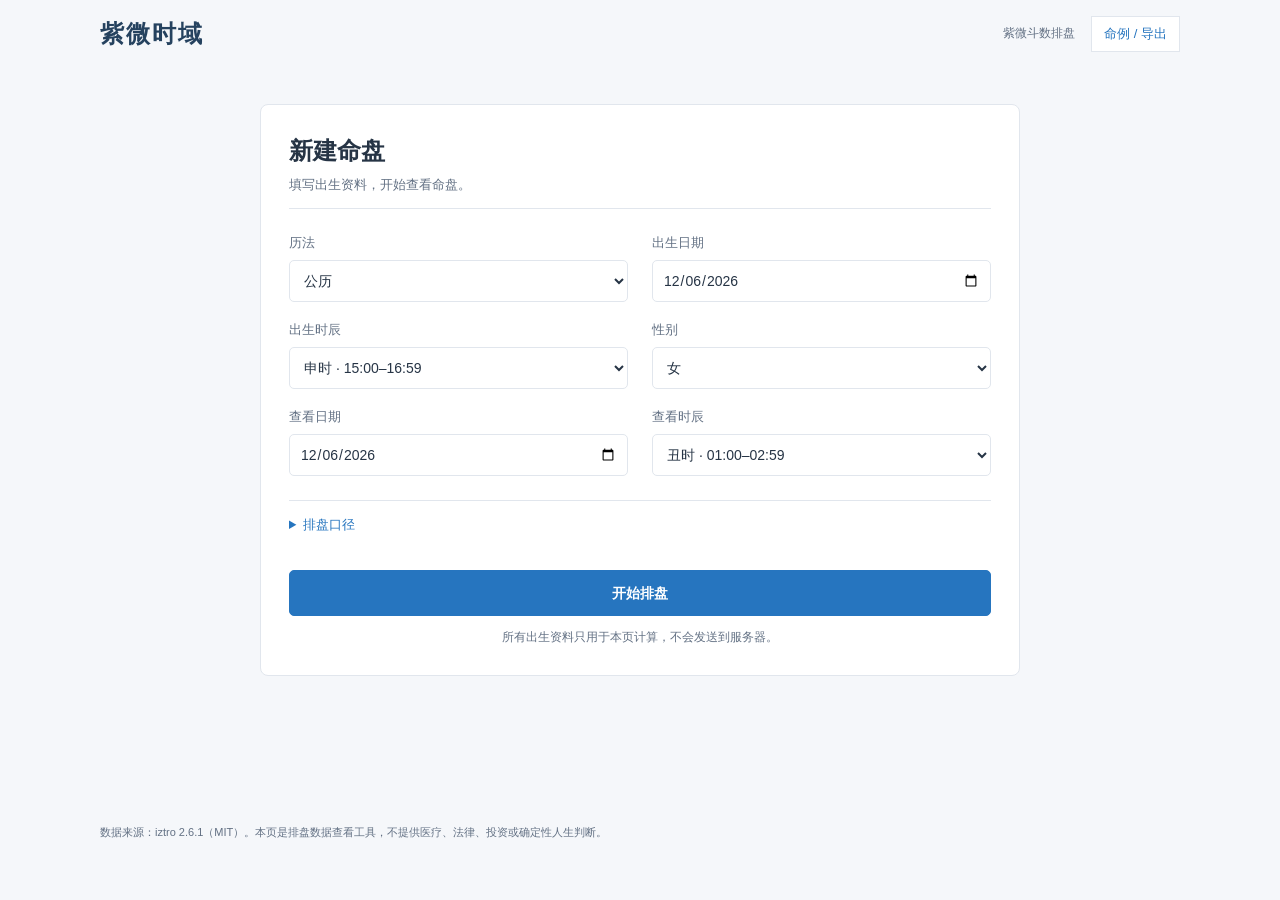
==== index.html @ a5daa948 "docs: present Ziwei Shiyu as standalone visual system" ====
<!doctype html>
<html lang="zh-CN">
  <head>
    <meta charset="UTF-8" />
    <meta name="viewport" content="width=device-width, initial-scale=1" />
    <meta
      name="description"
      content="紫微时域把十二宫、三方四正、四化飞转与年／月／日／时运限组织成可视化系统，支持本地查询流月、流日和流时，无需 AI API。"
    />
    <title>紫微时域 · 核心排盘版</title>
    <link rel="stylesheet" href="./styles.css?v=29" />
    <link rel="stylesheet" href="./layout.css?v=3" />
  </head>
  <body>
    <header class="masthead">
      <div>
        <h1>紫微时域</h1>
      </div>
      <div class="profile-tools"><span id="profile-summary">紫微斗数排盘</span><button type="button" id="toggle-tools" class="quiet-button" aria-expanded="false" aria-controls="local-tools">命例 / 导出</button><button type="button" id="back-to-input" class="quiet-button" hidden>修改资料</button></div>
    </header>

    <main>
      <div id="print-context" class="print-context"></div>
      <section id="local-tools" class="local-tools" aria-label="本地命例与导出" hidden>
        <div class="local-tools-heading"><strong>本地命例</strong><label><input type="checkbox" id="remember-progress" />记住本机进度</label></div>
        <p>仅保存到当前浏览器，不上传。共用设备请勿勾选记住进度；更换浏览器前可导出命例备份。</p>
        <div class="local-tools-row"><label>命例名称<input id="case-name" type="text" maxlength="60" placeholder="例如：我的命盘" /></label><button type="button" id="save-case" class="quiet-button requires-chart" disabled>另存命例</button></div>
        <div class="local-tools-row"><label>已存命例<select id="saved-cases"><option value="">暂无命例</option></select></label><button type="button" id="load-case" class="quiet-button">打开</button><button type="button" id="delete-case" class="quiet-button">删除所选</button></div>
        <div class="local-tools-actions"><button type="button" id="export-chart-png" class="quiet-button requires-chart" disabled>保存命盘 PNG</button><button type="button" id="print-current" class="quiet-button requires-chart" disabled>打印当前页 / PDF</button><button type="button" id="export-cases" class="quiet-button">备份命例</button><button type="button" id="import-cases" class="quiet-button">导入命例</button><input id="case-import-file" type="file" accept=".json,application/json" hidden /></div>
        <p id="local-tools-status" role="status" aria-live="polite">图片保留十二宫、当前层、四化列表与主宫配色；PDF 使用浏览器的“另存为 PDF”。</p>
      </section>
      <nav id="workspace-nav" class="workspace-nav" aria-label="主要功能" hidden>
        <button type="button" id="goto-chart" data-view="chart">命盘</button>
        <button type="button" id="goto-yearly" data-view="yearly">年运</button>
        <button type="button" id="goto-monthly" data-view="monthly">月运</button>
        <button type="button" id="goto-daily" data-view="daily">日时</button>
        <button type="button" id="goto-system" data-view="system">解读</button>
      </nav>
      <nav id="reading-nav" class="reading-nav" aria-label="解读方式" hidden>
        <button type="button" id="goto-report" data-reading="report">宫位解读</button>
        <button type="button" id="reading-system" data-reading="system">本命结构</button>
      </nav>
      <section class="input-sheet" id="input-page" aria-labelledby="input-title">
        <div class="section-heading">
          <div>
            <h2 id="input-title">新建命盘</h2>
          </div>
          <p>填写出生资料，开始查看命盘。</p>
        </div>

        <form id="chart-form">
          <div class="form-grid">
            <label>
              <span>历法</span>
              <select id="calendar-type" name="calendarType">
                <option value="solar">公历</option>
                <option value="lunar">农历</option>
              </select>
            </label>
            <label>
              <span>出生日期</span>
              <input id="birth-date" name="birthDate" type="date" required />
            </label>
            <label>
              <span>出生时辰</span>
              <select id="birth-time" name="birthTime" required></select>
            </label>
            <label>
              <span>性别</span>
              <select id="gender" name="gender">
                <option value="女">女</option>
                <option value="男">男</option>
              </select>
            </label>
            <label class="checkbox-field" id="leap-month-field">
              <input id="leap-month" name="leapMonth" type="checkbox" />
              <span>农历闰月</span>
            </label>
            <label>
              <span>查看日期</span>
              <input id="target-date" name="targetDate" type="date" required />
            </label>
            <label>
              <span>查看时辰</span>
              <select id="target-time" name="targetTime" required></select>
            </label>
          </div>

          <details class="method-settings">
            <summary>排盘口径</summary>
            <div class="method-grid">
              <label><span>安星法</span><select id="algorithm"><option value="default">通行版本</option><option value="zhongzhou">中州派</option></select></label>
              <label><span>年分界</span><select id="year-divide"><option value="normal">农历正月初一</option><option value="exact">立春</option></select></label>
              <label><span>运限分界</span><select id="horoscope-divide"><option value="normal">农历正月初一</option><option value="exact">立春</option></select></label>
              <label><span>小限分界</span><select id="age-divide"><option value="normal">自然年</option><option value="birthday">农历生日</option></select></label>
              <label><span>晚子时</span><select id="day-divide"><option value="current">算当日</option><option value="forward">算次日</option></select></label>
              <label class="checkbox-field always-visible"><input id="fix-leap" type="checkbox" checked /><span>闰月十五日后按下月排</span></label>
            </div>
          </details>

          <div class="form-actions">
            <button type="submit">开始排盘</button>
            <p id="form-note">所有出生资料只用于本页计算，不会发送到服务器。</p>
          </div>
        </form>
      </section>

      <div id="status" class="status" role="status" aria-live="polite"></div>

      <section id="result" class="result" hidden>
        <div class="chart-toolbar"><span id="generated-at" class="generated-at"></span><button type="button" id="goto-today" class="text-button">查看今日分析 →</button></div>

        <section class="chart-section" aria-labelledby="chart-title">
          <div class="section-heading compact">
            <div>
              <h2 id="chart-title">十二宫命盘</h2>
            </div>
            <div class="legend" aria-label="标记说明">
              <span><i class="legend-dot current"></i>主宫</span>
              <span><i class="legend-dot opposite"></i>对宫</span>
              <span><i class="legend-dot trine"></i>三合宫</span>
            </div>
          </div>
          <div id="chart-grid" class="chart-grid" aria-label="紫微斗数十二宫命盘"></div>
        </section>

        <section class="transit-browser" aria-labelledby="transit-title">
          <div class="section-heading compact transit-heading">
            <div>
              <h2 id="transit-title">运限选择</h2>
            </div>
            <div class="transit-actions">
              <p id="selection-summary">选择任一级，命盘会立即重算。</p>
              <button id="today-button" class="quiet-button" type="button">回到今天</button>
            </div>
          </div>

          <div class="transit-key" aria-label="运限颜色说明">
            <span class="key-decadal">限</span><small>大限</small>
            <span class="key-yearly">年</span><small>流年</small>
            <span class="key-monthly">月</span><small>流月</small>
            <span class="key-daily">日</span><small>流日</small>
            <span class="key-hourly">时</span><small>流时</small>
          </div>

          <div id="transit-picker" class="transit-picker">
            <div class="transit-row">
              <div class="transit-label"><strong>大限</strong><span>十年一组</span></div>
              <div id="decadal-options" class="transit-options" role="listbox" aria-label="选择大限"></div>
            </div>
            <div class="transit-row">
              <div class="transit-label"><strong>流年</strong><span>公历年份</span></div>
              <div id="yearly-options" class="transit-options" role="listbox" aria-label="选择流年"></div>
            </div>
            <div class="transit-row">
              <div class="transit-label"><strong>流月</strong><span>农历月份</span></div>
              <div id="monthly-options" class="transit-options" role="listbox" aria-label="选择农历流月"></div>
            </div>
            <div class="transit-row">
              <div class="transit-label"><strong>流日</strong><span>农历日期</span></div>
              <div id="daily-options" class="transit-options dense" role="listbox" aria-label="选择农历流日"></div>
            </div>
            <div class="transit-row">
              <div class="transit-label"><strong>流时</strong><span>十三时段</span></div>
              <div id="hourly-options" class="transit-options" role="listbox" aria-label="选择流时"></div>
            </div>
          </div>
          <p class="transit-note">再点已选项可取消，返回上一级命盘。月份、日期按农历显示；横向滑动可查看其他选项。</p>
        </section>
        <details class="disclosure knowledge-section" id="palace-details">
          <summary><span id="knowledge-title">所选宫位详解</span><small>星曜 · 四化 · 规则依据</small></summary>
          <div class="disclosure-body">
            <div class="knowledge-meta"><strong id="knowledge-version">知识库载入中</strong></div>
            <div id="knowledge-content" class="knowledge-content" aria-live="polite"><div class="knowledge-empty">正在读取知识库。</div></div>
            <p class="knowledge-caveat">规则说明随所选宫位更新，短周期不覆盖本命结构。</p>
          </div>
        </details>
        <details class="disclosure calculation-details"><summary><span>排盘口径</span><small>查看当前设置</small></summary><p id="method-line" class="method-line"></p></details>
      </section>

      <section class="monthly-sheet yearly-sheet" id="yearly-page" hidden>
        <div class="monthly-bar">
          <div class="monthly-title"><h2 id="yearly-title">流年运势</h2></div>
          <p class="page-hint">选择年份查看年度落宫、三方四正和四化。</p>
        </div>
        <div id="yearly-quick-options" class="monthly-quick-options yearly-quick-options" aria-label="选择流年"></div>
        <section class="monthly-hero">
          <div id="yearly-chain" class="monthly-chain"></div>
          <p id="yearly-summary" class="monthly-summary"></p>
        </section>
        <section class="monthly-primary-grid">
          <div class="monthly-network-card">
            <header><span>本年核心网络</span><strong id="yearly-network-label"></strong></header>
            <div id="yearly-network" class="monthly-network"></div>
            <p>流年落宫为年度入口，三方承接，对宫协调；不改写本命结构。</p>
          </div>
          <div class="monthly-block">
            <header><div><p>流向</p><h3>本年四化</h3></div><span>来自当前排盘器</span></header>
            <div id="yearly-transformations" class="monthly-transformations"></div>
          </div>
        </section>
        <section id="yearly-contact" class="monthly-contact"></section>
        <section class="donation-card" aria-labelledby="yearly-donation-title">
          <div class="donation-copy"><span class="eyebrow">支持维护</span><h3 id="yearly-donation-title">如果这份年运对你有帮助</h3><p>本工具免费使用，规则和数据库会持续维护。如果对你有帮助，欢迎随意支持。</p></div>
          <div class="donation-codes">
            <figure><a href="./assets/donate-wechat.jpg" target="_blank" rel="noopener" aria-label="打开微信支付收款码"><img src="./assets/donate-wechat.jpg" alt="微信支付收款码" loading="lazy" /></a><figcaption>微信支付</figcaption></figure>
            <figure><a href="./assets/donate-alipay.jpg" target="_blank" rel="noopener" aria-label="打开支付宝收款码"><img src="./assets/donate-alipay.jpg" alt="支付宝收款码" loading="lazy" /></a><figcaption>支付宝</figcaption></figure>
          </div>
        </section>
        <p class="monthly-boundary">本命定结构，大限定阶段，流年定年度任务；流月、流日和流时只在年运基础上继续细化。</p>
      </section>

      <section class="monthly-sheet" id="monthly-page" hidden>
        <div class="monthly-bar">
          <div class="monthly-title">
            <h2 id="monthly-title">本月运势</h2>
          </div>
          <button type="button" id="monthly-to-today" class="text-button">查看今天 →</button>
        </div>
        <div id="monthly-quick-options" class="monthly-quick-options" aria-label="选择农历流月"></div>
        <div id="monthly-error" class="monthly-error" hidden></div>
        <div id="monthly-content" class="monthly-content" hidden>
          <section class="monthly-hero">
            <div class="monthly-chain-block">
              <p>本月运行链</p>
              <div id="monthly-chain" class="monthly-chain"></div>
            </div>
            <p id="monthly-summary" class="monthly-summary"></p>
          </section>

          <section class="monthly-actions-card">
            <header><h3>本月行动</h3></header>
            <ol id="monthly-actions"></ol>
          </section>
          <details class="disclosure" open><summary><span>三方四正与本月四化</span><small>查看本月落宫与流向</small></summary><div class="disclosure-body">
          <section class="monthly-primary-grid">
            <div class="monthly-network-card">
              <header><span>本月四宫核心网络</span><strong id="monthly-network-label"></strong></header>
              <div id="monthly-network" class="monthly-network"></div>
              <p>流月命宫负责本月入口，两个三合宫负责承接，对宫负责需要协调的另一端。</p>
            </div>
            <div class="monthly-key-card">
              <header><span>四个关键节点</span><strong>从上游盘面确定</strong></header>
              <div id="monthly-key-nodes" class="monthly-key-nodes"></div>
            </div>
          </section>

          <section class="monthly-block">
            <header><div><p>流向</p><h3>本月四化</h3></div><span>禄、权、科、忌均来自现有排盘器</span></header>
            <div id="monthly-transformations" class="monthly-transformations"></div>
          </section>
          </div></details>
          <details class="disclosure"><summary><span>共振与现实领域</span><small>展开详细依据</small></summary><div class="disclosure-body">
          <section class="monthly-secondary-grid">
            <div class="monthly-block resonance-block">
              <header><div><p>重复激活</p><h3>共振节点</h3></div><span>至少两个独立层才进入一级或二级</span></header>
              <div id="monthly-resonances" class="monthly-resonances"></div>
            </div>
            <div class="monthly-block axis-block">
              <header><div><p>现实映射</p><h3>四大现实轴</h3></div><span>允许显示低，不强行扩写</span></header>
              <div id="monthly-axes" class="monthly-axes"></div>
            </div>
          </section>
          </div></details>

          <section id="monthly-contact" class="monthly-contact"></section>
          <section class="donation-card" aria-labelledby="monthly-donation-title">
            <div class="donation-copy"><span class="eyebrow">支持维护</span><h3 id="monthly-donation-title">如果这份月运对你有帮助</h3><p>本工具免费使用，规则和数据库会持续维护。如果对你有帮助，欢迎随意支持。</p></div>
            <div class="donation-codes">
              <figure><a href="./assets/donate-wechat.jpg" target="_blank" rel="noopener" aria-label="打开微信支付收款码"><img src="./assets/donate-wechat.jpg" alt="微信支付收款码" loading="lazy" /></a><figcaption>微信支付</figcaption></figure>
              <figure><a href="./assets/donate-alipay.jpg" target="_blank" rel="noopener" aria-label="打开支付宝收款码"><img src="./assets/donate-alipay.jpg" alt="支付宝收款码" loading="lazy" /></a><figcaption>支付宝</figcaption></figure>
            </div>
          </section>
          <p class="monthly-boundary">本命定结构，大限定十年背景，流年定年度任务，小限定个人响应辅助，流月定本月焦点；短周期不能推翻长期结构。</p>
        </div>
      </section>

      <section class="daily-sheet" id="daily-page" hidden>
        <div class="daily-bar">
          <div class="daily-title">
            <h2>流日 / 流时</h2>
          </div>
          <p class="page-hint">选日期看当天，选时段看具体时辰。</p>
        </div>

        <div class="daily-controls" aria-label="选择流日与时段">
          <label><span>查看日期</span><input id="daily-target-date" type="date" /></label>
          <label><span>选择时段</span><select id="daily-time-window"></select></label>
          <label><span>事情类型</span>
            <select id="daily-event-context">
              <option value="general">一般事务</option>
              <option value="interview">面试 / 正式沟通</option>
              <option value="exam">考试 / 测评</option>
              <option value="negotiation">谈判 / 合作</option>
              <option value="writing">写作 / 内容输出</option>
              <option value="submission">提交材料 / 正式文件</option>
              <option value="travel">出行 / 移动</option>
              <option value="exercise">运动 / 体能</option>
              <option value="relationship">感情 / 关系</option>
              <option value="purchase">购买 / 消费决策</option>
            </select>
          </label>
          <div class="daily-control-actions">
            <button type="button" id="daily-today" class="action-btn">今天</button>
            <button type="button" id="daily-generate" class="action-btn primary">查看分析</button>
          </div>
        </div>

        <div id="daily-error" class="daily-error" hidden></div>
        <div id="daily-content" class="daily-content" hidden>
          <section class="daily-hero">
            <div class="daily-chain-block"><p>当前作用链</p><div id="daily-chain" class="daily-chain"></div></div>
            <div class="daily-summary-block"><span id="daily-calendar-label"></span><p id="daily-summary"></p></div>
          </section>
          <section class="daily-assessment-card">
            <header><h3 id="daily-assessment-title">当前重点</h3></header>
            <p id="daily-assessment-role" class="daily-assessment-role"></p>
            <div><strong>更适合</strong><ul id="daily-suitable"></ul></div>
            <div><strong>需留意</strong><ul id="daily-risks"></ul></div>
            <p id="daily-tactic" class="daily-tactic"></p>
          </section>
          <section class="daily-block">
            <header><div><p>三方四正</p><h3>月、日、时核心网络</h3></div><span>主宫最深，三合与对宫依次减淡</span></header>
            <div id="daily-networks" class="daily-networks"></div>
          </section>

          <details class="disclosure"><summary><span>四化桥接与同星过程链</span><small>月 → 日 → 时</small></summary><div class="disclosure-body">
          <section class="daily-split-grid">
            <div class="daily-block">
              <header><div><p>上层承接</p><h3>短周期支持度</h3></div><span>无上层支持时不提升置信度</span></header>
              <div id="daily-support" class="daily-support"></div>
            </div>
            <div class="daily-block">
              <header><div><p>跨层落点</p><h3>四化桥接</h3></div><span>月→日、日→时</span></header>
              <div id="daily-bridges" class="daily-list"></div>
            </div>
          </section>

          <section class="daily-block">
            <header><div><p>同星跨层</p><h3>四化过程轨迹</h3></div><span>不做吉凶加减，按先后过程解释</span></header>
            <div id="daily-trajectories" class="daily-trajectories"></div>
          </section>
          </div></details>
          <details class="disclosure"><summary><span>多层共振</span><small>查看重复激活的宫位与证据</small></summary><div class="disclosure-body">
            <div class="daily-block">
              <header><div><p>重复激活</p><h3>共振节点</h3></div><span>多层独立证据才上调</span></header>
              <div id="daily-resonances" class="daily-list"></div>
            </div>
          </div></details>

          <section id="daily-contact" class="monthly-contact"></section>
          <section class="donation-card" aria-labelledby="daily-donation-title">
            <div class="donation-copy"><span class="eyebrow">支持维护</span><h3 id="daily-donation-title">如果这份日时分析对你有帮助</h3><p>本工具免费使用，规则和数据库会持续维护。如果对你有帮助，欢迎随意支持。</p></div>
            <div class="donation-codes">
              <figure><a href="./assets/donate-wechat.jpg" target="_blank" rel="noopener" aria-label="打开微信支付收款码"><img src="./assets/donate-wechat.jpg" alt="微信支付收款码" loading="lazy" /></a><figcaption>微信支付</figcaption></figure>
              <figure><a href="./assets/donate-alipay.jpg" target="_blank" rel="noopener" aria-label="打开支付宝收款码"><img src="./assets/donate-alipay.jpg" alt="支付宝收款码" loading="lazy" /></a><figcaption>支付宝</figcaption></figure>
            </div>
          </section>
          <p class="monthly-boundary">本命定结构，大限定阶段，流年定年度任务，流月定月度焦点，流日推进当天步骤，流时只细化短时窗口。</p>
        </div>
      </section>

      <section class="system-sheet" id="system-page" hidden>
        <div class="system-bar">
          <div class="system-title">
            <h2>本命结构</h2>
          </div>
          <p class="page-hint">看各宫分工，再看彼此如何配合。</p>
        </div>
        <div id="system-error" class="system-error" hidden></div>
        <div id="system-content" class="system-content" hidden>
          <section class="system-hero">
            <div><span id="system-version">规则版本 1.1.0</span><h3>先看结构，再看时间</h3></div>
            <p id="system-summary"></p>
          </section>

          <section id="system-roles" class="system-roles" aria-label="系统角色摘要"></section>

          <section class="system-block">
            <header><div><p>MAIN LOOP</p><h3>主增长链</h3></div><span>入口 → 发动 → 处理 → 输出 → 积累 → 反哺</span></header>
            <div id="system-flow" class="system-flow"></div>
            <div class="system-loop-notes">
              <p><strong>增长循环</strong><span id="system-growth-loop"></span></p>
              <p><strong>恢复循环</strong><span id="system-recovery-loop"></span></p>
            </div>
          </section>

          <details class="disclosure"><summary><span>十二宫详细权重</span><small>规则权重，不是概率或准确率</small></summary><div class="disclosure-body">
            <div id="system-scores" class="system-scores"></div>
          </div></details>

          <p class="system-boundary">这是现代系统化解释框架：本命结构先计算并锁定；大限、流年、小限只增加紫色激活标记，不改写本命角色。空宫保留宫位功能，但不获得主星主导权。</p>
        </div>
      </section>

      <section class="report-sheet" id="report-page" hidden>
        <div class="report-bar">
          <div class="report-title">
            <h2>宫位解读</h2>
          </div>
        </div>
        <div class="report-actions">
          <button type="button" id="btn-generate-report" class="action-btn primary">重新生成报告</button>
          <button type="button" id="btn-export-report" class="action-btn">导出报告 JSON</button>
          <label class="scope-select">范围
            <select id="report-scope">
              <option value="full">完整报告</option>
              <option value="body">身体</option>
              <option value="career">事业</option>
              <option value="money">钱</option>
              <option value="love">爱情</option>
            </select>
          </label>
          <label class="scope-select">证据显示
            <select id="report-mode">
              <option value="plain">精简</option>
              <option value="professional">完整</option>
            </select>
          </label>
        </div>
        <p class="report-method">按宫位查看解释和依据，点击宫名展开详情。</p>
        <div id="report-output" class="report-output">
          <p class="report-placeholder">生成命盘后，本页会按主星×宫位、组合、四化、时间层和功能链输出本地报告。</p>
        </div>
        <section class="donation-card" aria-labelledby="donation-title">
          <div class="donation-copy">
            <span class="eyebrow">支持维护</span>
            <h3 id="donation-title">如果这份命盘对你有帮助</h3>
            <p>本工具免费使用，规则和数据库会持续维护。如果对你有帮助，欢迎随意支持。</p>
          </div>
          <div class="donation-codes">
            <figure>
              <a href="./assets/donate-wechat.jpg" target="_blank" rel="noopener" aria-label="打开微信支付收款码">
                <img src="./assets/donate-wechat.jpg" alt="微信支付收款码" loading="lazy" />
              </a>
              <figcaption>微信支付</figcaption>
            </figure>
            <figure>
              <a href="./assets/donate-alipay.jpg" target="_blank" rel="noopener" aria-label="打开支付宝收款码">
                <img src="./assets/donate-alipay.jpg" alt="支付宝收款码" loading="lazy" />
              </a>
              <figcaption>支付宝</figcaption>
            </figure>
          </div>
        </section>
      </section>

    </main>

    <footer>
      <p>数据来源：iztro 2.6.1（MIT）。本页是排盘数据查看工具，不提供医疗、法律、投资或确定性人生判断。</p>
    </footer>

    <script src="./vendor/iztro-2.6.1.min.js"></script>
    <script src="./knowledge-data.js?v=1"></script>
    <script src="./knowledge.js?v=3"></script>
    <script src="./monthly-runtime.js?v=2"></script>
    <script src="./daily-hourly-runtime.js?v=2"></script>
    <script src="./system-engine.js?v=1"></script>
    <script src="./workspace-tools.js?v=1"></script>
    <script src="./app.js?v=32"></script>
  </body>
</html>
---- styles.css ----
:root {
  --paper: #f5f2ed;
  --paper-raised: #fbf9f4;
  --ink: #1e2a35;
  --muted: #5a6570;
  --rule: #cdc5b8;
  --rule-strong: #9a9085;
  --cinnabar: #a04030;
  --indigo: #3a6a8a;
  --jade: #4a7a6e;
  --amber: #8a6e3a;
  --shadow: rgba(30, 42, 53, 0.08);
}

* { box-sizing: border-box; }

html { color-scheme: light; }

body {
  margin: 0;
  min-width: 320px;
  color: var(--ink);
  background:
    linear-gradient(rgba(23, 32, 39, 0.025) 1px, transparent 1px),
    linear-gradient(90deg, rgba(23, 32, 39, 0.025) 1px, transparent 1px),
    var(--paper);
  background-size: 24px 24px;
  font-family: "Microsoft YaHei", "Noto Sans CJK SC", sans-serif;
  line-height: 1.55;
}

button, input, select { font: inherit; }

.masthead,
main,
footer {
  width: min(1500px, calc(100% - 40px));
  margin-inline: auto;
}

.masthead {
  display: flex;
  align-items: end;
  justify-content: space-between;
  gap: 40px;
  padding: 42px 0 24px;
  border-bottom: 2px solid var(--ink);
}

.eyebrow,
.section-kicker {
  margin: 0 0 7px;
  color: var(--indigo);
  font: 700 11px/1.2 ui-monospace, "Cascadia Mono", Consolas, monospace;
  letter-spacing: 0.14em;
}

h1, h2, h3, p { margin-top: 0; }

h1 {
  margin-bottom: 9px;
  font: 700 clamp(28px, 4vw, 52px)/1.08 "STZhongsong", "Songti SC", SimSun, serif;
  letter-spacing: 0.04em;
}

.lede { margin-bottom: 0; color: var(--muted); font-size: 15px; }

.source-stamp {
  display: grid;
  grid-template-columns: repeat(3, auto);
  gap: 0;
  margin: 0;
  border: 1px solid var(--rule-strong);
  background: var(--paper-raised);
}

.source-stamp div { padding: 10px 16px; border-left: 1px solid var(--rule); }
.source-stamp div:first-child { border-left: 0; }
.source-stamp dt { color: var(--muted); font-size: 10px; }
.source-stamp dd { margin: 2px 0 0; font: 700 12px/1.4 ui-monospace, Consolas, monospace; }

main { padding-block: 26px 48px; }

.input-sheet,
.facts,
.chart-section,
.knowledge-section,
.transit-browser,
.scope-section,
.audit-section {
  padding: 22px;
  border: 1px solid var(--rule);
  background: var(--paper-raised);
}

.result-bar { display: flex; justify-content: flex-start; margin-bottom: 14px; }
.scope-section,
.audit-section {
  margin-bottom: 24px;
  padding: 22px;
  border: 1px solid var(--rule-strong);
  background: rgba(250, 251, 248, 0.96);
  box-shadow: 0 10px 30px var(--shadow);
}

.section-heading {
  display: flex;
  align-items: end;
  justify-content: space-between;
  gap: 28px;
  margin-bottom: 20px;
  padding-bottom: 13px;
  border-bottom: 1px solid var(--rule);
}

.section-heading.compact { margin-bottom: 16px; }
.section-heading h2 { margin: 0; font: 700 22px/1.2 "STZhongsong", "Songti SC", SimSun, serif; }
.section-heading > p { max-width: 560px; margin: 0; color: var(--muted); font-size: 12px; text-align: right; }

.form-grid,
.method-grid {
  display: grid;
  grid-template-columns: repeat(7, minmax(130px, 1fr));
  gap: 12px;
}

label { display: grid; gap: 6px; color: var(--muted); font-size: 11px; }

input,
select {
  width: 100%;
  min-height: 40px;
  padding: 8px 10px;
  border: 1px solid var(--rule);
  border-radius: 0;
  color: var(--ink);
  background: #fff;
}

input:focus-visible,
select:focus-visible,
button:focus-visible,
summary:focus-visible {
  outline: 3px solid rgba(38, 79, 115, 0.28);
  outline-offset: 2px;
}

.checkbox-field {
  display: none;
  grid-template-columns: auto 1fr;
  align-items: center;
  align-self: end;
  min-height: 40px;
  padding: 8px 10px;
  border: 1px solid var(--rule);
  background: #fff;
}

.checkbox-field.visible,
.checkbox-field.always-visible { display: grid; }
.checkbox-field input { width: 17px; min-height: 17px; margin: 0; }

.method-settings { margin-top: 15px; border-top: 1px solid var(--rule); }
.method-settings summary { width: fit-content; padding: 12px 0 5px; color: var(--indigo); cursor: pointer; font-weight: 700; }
.method-grid { grid-template-columns: repeat(6, minmax(150px, 1fr)); padding-top: 9px; }

.form-actions {
  display: flex;
  align-items: center;
  gap: 18px;
  margin-top: 18px;
}

button[type="submit"] {
  min-width: 160px;
  padding: 11px 24px;
  border: 1px solid var(--ink);
  border-radius: 0;
  color: white;
  background: var(--ink);
  cursor: pointer;
  font-weight: 700;
}

.form-actions p { margin: 0; color: var(--muted); font-size: 11px; }

.status { display: none; margin-bottom: 22px; padding: 13px 16px; border-left: 4px solid var(--indigo); background: #e9eef1; }
.status.visible { display: block; }
.status.error { border-color: var(--cinnabar); color: #721f18; background: #f3e6e3; }

.facts-grid {
  display: grid;
  grid-template-columns: repeat(6, 1fr);
  margin: 0;
  border-top: 1px solid var(--rule);
  border-left: 1px solid var(--rule);
}

.facts-grid div { min-height: 68px; padding: 10px 12px; border-right: 1px solid var(--rule); border-bottom: 1px solid var(--rule); }
.facts-grid dt { color: var(--muted); font-size: 10px; }
.facts-grid dd { margin: 4px 0 0; font-weight: 700; }
.method-line { margin: 12px 0 0; color: var(--muted); font: 11px/1.6 ui-monospace, Consolas, monospace; }
.source-note { margin: 10px 0 0; padding: 9px 11px; border-left: 3px solid var(--amber); color: #5f4b22; background: #f6f0df; font-size: 11px; }

.legend { display: flex; flex-wrap: wrap; justify-content: end; gap: 14px; color: var(--muted); font-size: 10px; }
.legend span { white-space: nowrap; }
.legend-dot { display: inline-block; width: 9px; height: 9px; margin-right: 5px; border: 1px solid currentColor; vertical-align: -1px; }
.legend-dot.current { color: var(--indigo); background: rgba(38, 79, 115, 0.18); }
.legend-dot.mutagen { color: var(--cinnabar); background: rgba(164, 55, 43, 0.18); }
.legend-dot.body { color: var(--jade); background: rgba(39, 100, 87, 0.18); }

.chart-grid {
  position: relative;
  isolation: isolate;
  display: grid;
  grid-template-columns: repeat(4, minmax(0, 1fr));
  grid-template-rows: repeat(4, 150px);
  border-top: 1.5px solid var(--rule-strong);
  border-left: 1.5px solid var(--rule-strong);
  background: var(--rule);
}

.palace,
.chart-center {
  position: relative;
  min-width: 0;
  padding: 9px;
  border-right: 1.5px solid var(--rule-strong);
  border-bottom: 1.5px solid var(--rule-strong);
  background: var(--paper-raised);
}

.palace { cursor: pointer; }
.palace.current-scope { background: transparent; }
.palace.selected-palace {
  z-index: 1;
  color: #1e2a35;
  background: #d4c5b0;
  box-shadow: inset 0 0 0 3px #b0a090;
}
.palace.relation-opposite { background: #d5ddd6; box-shadow: inset 0 0 0 2px #7a9a8e; }
.palace.relation-wealth { background: #e0ddd2; box-shadow: inset 0 0 0 2px #a0a890; }
.palace.relation-career { background: #e8e6dc; box-shadow: inset 0 0 0 2px #b8b8a0; }
.palace.selected-palace .palace-head,
.palace.selected-palace .transit-scope-lines { border-color: rgba(30, 42, 53, 0.2); }
.palace.selected-palace .branch { color: #7a5a2a; }
.palace.selected-palace .stem-branch,
.palace.selected-palace .star-meta,
.palace.selected-palace .transit-scope-line span,
.palace.selected-palace .palace-foot { color: rgba(30, 42, 53, 0.75); }
.palace.selected-palace .star-group dt { color: rgba(30, 42, 53, 0.5); }
.palace.selected-palace .star-group.major dd,
.palace.selected-palace .palace-foot strong,
.palace.selected-palace .transit-scope-line b { color: #1e2a35; }
.palace.selected-palace .star-group.minor dd { color: #2a5a4e; }
.palace.selected-palace .star-group.adjective dd { color: rgba(30,42,53,0.5); }
.palace.selected-palace .mutagen-禄 { color: #1a6040; }
.palace.selected-palace .mutagen-权 { color: #8a3025; }
.palace.selected-palace .mutagen-科 { color: #2a5a7a; }
.palace.selected-palace .mutagen-忌 { color: #444; }
.palace.selected-palace .star-mutagen { color: #6a4a1a; }
.palace.selected-palace .landing-marker { background: rgba(30, 42, 53, 0.12); }
.palace:focus-visible { z-index: 2; outline: 3px solid rgba(58, 106, 138, 0.4); outline-offset: -3px; }
.palace-head { display: flex; align-items: start; justify-content: space-between; gap: 8px; margin-bottom: 5px; padding-bottom: 4px; border-bottom: 1px solid var(--rule); }
.palace-title { display: flex; align-items: baseline; gap: 7px; }
.palace-title h3 { margin: 0; font: 700 15px/1.1 "STZhongsong", "Songti SC", SimSun, serif; }
.branch { color: var(--cinnabar); font: 700 14px/1 ui-monospace, Consolas, monospace; }
.palace-age { color: var(--muted); font: 600 9px/1 ui-monospace, Consolas, monospace; white-space: nowrap; }
.stem-branch { color: var(--muted); font-size: 10px; white-space: nowrap; }
.palace-corner { display: grid; justify-items: end; gap: 5px; }
.landing-markers { display: flex; flex-wrap: wrap; justify-content: end; gap: 3px; min-height: 20px; }
.landing-marker,
.transit-key > span,
.table-scope {
  display: inline-grid;
  width: 20px;
  height: 20px;
  place-items: center;
  border: 1px solid currentColor;
  font: 800 10px/1 ui-monospace, Consolas, monospace;
}
.marker-decadal, .key-decadal, .table-scope-decadal { color: #52606a; background: #edf0f2; }
.marker-yearly, .key-yearly, .table-scope-yearly { color: #1f56a5; background: #e8f0fb; }
.marker-monthly, .key-monthly, .table-scope-monthly { color: #816000; background: #fff4bf; }
.marker-daily, .key-daily, .table-scope-daily { color: #a11d73; background: #fbe8f4; }
.marker-hourly, .key-hourly, .table-scope-hourly { color: #216147; background: #e7f4ed; }
.table-scope-age { color: #6d4ba0; background: #f0ebf8; }

.badges,
.scope-badges { display: flex; flex-wrap: wrap; gap: 4px; margin-bottom: 7px; min-height: 15px; }
.badge { padding: 2px 5px; border: 1px solid var(--rule); color: var(--muted); background: white; font-size: 9px; }
.badge.body { border-color: var(--jade); color: var(--jade); }
.badge.original { border-color: var(--amber); color: var(--amber); }
.badge.scope { border-color: var(--indigo); color: var(--indigo); background: #edf3f7; }
.badge.relation-tag { font-weight: 800; }
.badge.relation-main { border-color: #a09a8a; color: #5a554a; background: rgba(255, 255, 255, 0.5); }
.badge.relation-opposite-tag { border-color: #8aa8a0; color: #4a6a60; background: rgba(255, 255, 255, 0.6); }
.badge.relation-wealth-tag { border-color: #a0a590; color: #505a45; background: rgba(255, 255, 255, 0.7); }
.badge.relation-career-tag { border-color: #b0b0a0; color: #606055; background: rgba(255, 255, 255, 0.8); }
.palace.selected-palace .badge.body,
.palace.selected-palace .badge.original { border-color: rgba(30, 42, 53, 0.5); color: #1e2a35; }

.flight-endpoints {
  display: flex;
  position: relative;
  z-index: 5;
  flex-wrap: wrap;
  gap: 3px;
  margin: -1px 0 5px;
}
.flight-endpoint {
  padding: 1px 4px;
  border: 1px solid currentColor;
  background: rgba(255, 255, 255, 0.86);
  font: 800 8px/1.45 ui-monospace, Consolas, monospace;
  white-space: nowrap;
}
.flight-lu, .flight-text-lu { color: #17814a; }
.flight-quan, .flight-text-quan { color: #7138a7; }
.flight-ke, .flight-text-ke { color: #1f6fab; }
.flight-ji, .flight-text-ji { color: #c83934; }
.palace.selected-palace .flight-endpoint {
  border-color: currentColor;
  background: rgba(255, 255, 255, 0.85);
}
.palace.selected-palace .flight-lu { color: #1a6040; }
.palace.selected-palace .flight-quan { color: #8a3025; }
.palace.selected-palace .flight-ke { color: #2a5a7a; }
.palace.selected-palace .flight-ji { color: #444; }

.flight-overlay {
  position: absolute;
  z-index: 4;
  inset: 0;
  width: 100%;
  height: 100%;
  overflow: visible;
  pointer-events: none;
}
.flight-path {
  fill: none;
  stroke-width: 2.25;
  stroke-linecap: round;
  stroke-dasharray: 7 5;
  opacity: 0.72;
  vector-effect: non-scaling-stroke;
}
.flight-path-lu { stroke: #17814a; }
.flight-path-quan { stroke: #7138a7; }
.flight-path-ke { stroke: #1f6fab; }
.flight-path-ji { stroke: #c83934; }
.flight-fill-lu { fill: #17814a; }
.flight-fill-quan { fill: #7138a7; }
.flight-fill-ke { fill: #1f6fab; }
.flight-fill-ji { fill: #c83934; }

.star-group { display: grid; grid-template-columns: 38px 1fr; gap: 4px; margin: 3px 0; }
.star-group dt { color: var(--muted); font-size: 8px; }
.star-group dd { margin: 0; font-size: 10px; overflow-wrap: anywhere; }
.star-group.major dd { color: #b91c1c; font: 700 12px/1.45 "STZhongsong", "Songti SC", SimSun, serif; }
.star-group.minor dd { color: #1a7a5e; }
.star-group.adjective dd { color: #8b9196; }
.star-meta { margin-left: 2px; color: var(--muted); font: 9px/1 ui-monospace, Consolas, monospace; }
.star-mutagen { margin-left: 2px; font-weight: 800; font-size: 9px; }
.mutagen-禄 { color: #1a7a5e; }
.mutagen-权 { color: #c0392b; }
.mutagen-科 { color: #2e86c1; }
.mutagen-忌 { color: #4a4a4a; }

.transit-scope-lines { display: grid; gap: 2px; margin: 9px 0; padding: 7px 0; border-top: 1px dotted var(--rule-strong); border-bottom: 1px dotted var(--rule-strong); }
.transit-scope-line { display: grid; grid-template-columns: 52px 1fr; gap: 5px; min-width: 0; font-size: 9px; line-height: 1.35; }
.transit-scope-line b { overflow: hidden; text-overflow: ellipsis; white-space: nowrap; }
.transit-scope-line span { color: var(--muted); overflow-wrap: anywhere; }
.scope-line-decadal b { color: #52606a; }
.scope-line-yearly b { color: #1f56a5; }
.scope-line-monthly b { color: #816000; }
.scope-line-daily b { color: #a11d73; }
.scope-line-hourly b { color: #216147; }

.palace-foot { display: grid; grid-template-columns: repeat(2, minmax(0, 1fr)); gap: 3px 9px; margin-top: 9px; padding-top: 7px; border-top: 1px dotted var(--rule-strong); color: var(--muted); font-size: 9px; }
.palace-foot strong { color: var(--ink); font-weight: 600; }

.chart-center {
  grid-column: 2 / 4;
  grid-row: 2 / 4;
  display: grid;
  align-content: start;
  gap: 7px;
  padding: 14px;
  background: #e8eceb;
  overflow: hidden;
}
.chart-center .seal { width: fit-content; padding: 2px 5px; border: 1px solid var(--cinnabar); color: var(--cinnabar); font: 700 9px/1.2 "STZhongsong", SimSun, serif; letter-spacing: 0.18em; }
.chart-center h3 { margin: 0; font: 700 20px/1.2 "STZhongsong", "Songti SC", SimSun, serif; }
.center-topline { display: flex; align-items: center; justify-content: space-between; gap: 8px; }
.view-date { color: var(--muted); font-size: 9px; text-align: right; }
.center-summary { display: grid; grid-template-columns: repeat(2, 1fr); gap: 4px 12px; margin: 0; }
.center-summary div { padding-bottom: 3px; border-bottom: 1px solid rgba(23, 32, 39, 0.14); }
.center-summary dt { color: var(--muted); font-size: 8px; }
.center-summary dd { margin: 1px 0 0; font-size: 10px; font-weight: 700; }
.flight-summary {
  position: relative;
  z-index: 5;
  padding: 8px;
  border: 1px solid rgba(23, 32, 39, 0.24);
  background: rgba(255, 255, 255, 0.78);
}
.flight-summary > div { display: flex; align-items: baseline; justify-content: space-between; gap: 8px; }
.flight-summary > div strong { font-size: 10px; }
.flight-summary > div span { color: var(--muted); font-size: 8px; white-space: nowrap; }
.flight-summary ul { display: grid; grid-template-columns: repeat(2, minmax(0, 1fr)); gap: 3px 10px; margin: 5px 0 0; padding: 0; list-style: none; }
.flight-summary li { display: grid; grid-template-columns: 16px minmax(0, 1fr); gap: 2px; font-size: 9px; }
.flight-summary li b { font-size: 10px; }
.flight-summary li span { overflow: hidden; color: var(--ink); text-overflow: ellipsis; white-space: nowrap; }
.center-scopes { display: grid; grid-template-columns: repeat(3, 1fr); gap: 4px; }
.center-scope { padding: 8px; border: 1px solid var(--rule); background: rgba(255, 255, 255, 0.55); }
.center-scope span { display: block; color: var(--muted); font-size: 9px; }
.center-scope strong { display: block; margin-top: 2px; font-size: 11px; }

.palace-inspector { padding: 10px; border: 1px solid var(--rule-strong); background: rgba(255, 255, 255, 0.72); }
.palace-inspector.empty-inspector { display: grid; gap: 2px; color: var(--muted); }
.palace-inspector.empty-inspector strong { color: var(--ink); }
.inspector-title { display: flex; align-items: baseline; justify-content: space-between; gap: 12px; }
.inspector-title strong { font: 700 17px/1.2 "STZhongsong", "Songti SC", SimSun, serif; }
.inspector-title span, .palace-inspector p { color: var(--muted); font-size: 9px; }
.palace-inspector p { margin: 5px 0 7px; }
.palace-inspector dl { display: grid; grid-template-columns: repeat(2, 1fr); gap: 4px 10px; margin: 0; }
.palace-inspector dl div { display: grid; grid-template-columns: 54px 1fr; gap: 4px; }
.palace-inspector dt { font-weight: 700; font-size: 9px; }
.palace-inspector dd { margin: 0; color: var(--muted); font-size: 9px; }

.transit-heading { align-items: center; }
.transit-actions { display: flex; align-items: center; justify-content: end; gap: 12px; }
.transit-actions p { margin: 0; color: var(--muted); font-size: 11px; text-align: right; }
.quiet-button { padding: 7px 12px; border: 1px solid var(--indigo); border-radius: 0; color: var(--indigo); background: white; cursor: pointer; font-weight: 700; white-space: nowrap; }
.transit-key { display: flex; align-items: center; gap: 5px; margin-bottom: 12px; color: var(--muted); }
.transit-key small { margin-right: 7px; font-size: 9px; }
.transit-picker { border-top: 1px solid var(--rule-strong); border-left: 1px solid var(--rule-strong); }
.transit-row { display: grid; grid-template-columns: 92px minmax(0, 1fr); border-right: 1px solid var(--rule-strong); border-bottom: 1px solid var(--rule-strong); background: white; }
.transit-label { display: grid; align-content: center; gap: 2px; padding: 10px 12px; border-right: 1px solid var(--rule-strong); background: #eef0ec; }
.transit-label strong { font: 700 16px/1.2 "STZhongsong", "Songti SC", SimSun, serif; }
.transit-label span { color: var(--muted); font-size: 9px; }
.transit-options { display: flex; min-width: 0; overflow-x: auto; scrollbar-width: thin; }
.transit-option { flex: 0 0 104px; min-height: 58px; padding: 7px 8px; border: 0; border-right: 1px solid var(--rule); border-radius: 0; color: var(--ink); background: #fff; cursor: pointer; text-align: center; }
.transit-option strong, .transit-option span { display: block; }
.transit-option strong { font-size: 11px; }
.transit-option span { margin-top: 3px; color: var(--muted); font-size: 9px; }
.transit-option:hover { background: #f3f5f4; }
.transit-option.selected { color: white; background: var(--ink); box-shadow: inset 0 -4px 0 var(--scope-accent, var(--indigo)); }
.transit-option.selected span { color: rgba(255, 255, 255, 0.76); }
.option-decadal { --scope-accent: #89949b; }
.option-yearly { --scope-accent: #4380cf; }
.option-monthly { --scope-accent: #e1bc32; }
.option-daily { --scope-accent: #cf4b9e; }
.option-hourly { --scope-accent: #4e9b79; }
.transit-options.dense .transit-option { flex-basis: 78px; }
.transit-note { margin: 11px 0 0; color: var(--muted); font-size: 10px; }
.table-scope { margin-right: 6px; vertical-align: -5px; }

.table-wrap { overflow-x: auto; }
table { width: 100%; border-collapse: collapse; background: white; font-size: 11px; }
th, td { padding: 9px 10px; border: 1px solid var(--rule); text-align: left; vertical-align: top; }
th { color: white; background: var(--ink); font-size: 10px; letter-spacing: 0.04em; white-space: nowrap; }
td:first-child { font-weight: 700; white-space: nowrap; }
.empty { color: var(--muted); }

.knowledge-section {
  padding: 22px;
  border: 1px solid var(--rule);
  border-top: 4px solid #203f4a;
  background: #f4f7f5;
}
.knowledge-heading { align-items: center; }
.knowledge-meta { display: grid; justify-items: end; gap: 2px; }
.knowledge-meta strong { padding: 3px 7px; border: 1px solid #315f55; color: #234f45; background: #dce9e5; font: 800 10px/1.3 ui-monospace, Consolas, monospace; }
.knowledge-meta span { color: var(--muted); font-size: 9px; }
.knowledge-content { display: grid; gap: 14px; }
.knowledge-context {
  display: grid;
  grid-template-columns: 170px minmax(0, 1fr);
  gap: 14px 20px;
  padding: 14px;
  border: 1px solid #80958f;
  background: #e7efec;
}
.knowledge-context-title { grid-row: span 2; display: grid; align-content: center; gap: 2px; padding-right: 16px; border-right: 1px solid #aabbb6; }
.knowledge-context-title span { color: var(--muted); font-size: 9px; }
.knowledge-context-title strong { font: 800 23px/1.15 "STZhongsong", "Songti SC", SimSun, serif; }
.knowledge-context-title em { color: #315f55; font: normal 700 11px/1.3 ui-monospace, Consolas, monospace; }
.knowledge-context > p { margin: 0; font: 700 14px/1.5 "STZhongsong", "Songti SC", SimSun, serif; }
.knowledge-context dl { display: grid; grid-template-columns: repeat(2, minmax(0, 1fr)); gap: 8px 16px; margin: 0; }
.knowledge-context dl div { display: grid; grid-template-columns: 58px minmax(0, 1fr); gap: 6px; }
.knowledge-context dt { color: var(--muted); font-size: 9px; }
.knowledge-context dd { display: flex; flex-wrap: wrap; gap: 4px; margin: 0; }
.knowledge-chip { padding: 1px 5px; border: 1px solid #aab5b1; color: #354840; background: rgba(255, 255, 255, 0.7); font-size: 9px; }
.knowledge-chip.positive { border-color: #8fb4a6; color: #1e6650; background: #edf6f2; }
.knowledge-chip.caution { border-color: #c9aa91; color: #80512f; background: #faf1e8; }
.knowledge-ledger { display: grid; grid-template-columns: repeat(2, minmax(0, 1fr)); gap: 14px; }
.knowledge-block { min-width: 0; padding: 13px; border: 1px solid var(--rule); background: rgba(255, 255, 255, 0.74); }
.knowledge-block > header { display: flex; align-items: baseline; justify-content: space-between; gap: 8px; margin-bottom: 10px; padding-bottom: 7px; border-bottom: 1px solid var(--rule); }
.knowledge-block h3 { margin: 0; font: 800 15px/1.2 "STZhongsong", "Songti SC", SimSun, serif; }
.knowledge-block > header span { color: var(--muted); font-size: 8px; text-align: right; }
.knowledge-star-grid, .knowledge-aux-grid, .knowledge-rule-grid { display: grid; gap: 7px; }
.knowledge-star-card { padding-left: 9px; border-left: 3px solid #315f55; }
.knowledge-star-card header { display: flex; align-items: baseline; justify-content: space-between; gap: 8px; }
.knowledge-star-card header strong { font: 800 14px/1.2 "STZhongsong", "Songti SC", SimSun, serif; }
.knowledge-star-card header span { color: var(--muted); font-size: 8px; }
.knowledge-star-card > div { display: flex; flex-wrap: wrap; align-items: center; gap: 3px; margin-top: 4px; }
.knowledge-star-card > div b { width: 52px; color: var(--muted); font-size: 8px; }
.knowledge-palace-effect { margin: 8px 0 0; padding: 7px 8px; border-left: 2px solid #264f73; color: #273a46; background: #eef3f6; font-size: 9px; }
.knowledge-rule-detail { margin-top: 6px; border-top: 1px dotted var(--rule); }
.knowledge-rule-detail summary { width: fit-content; padding-top: 5px; color: var(--indigo); cursor: pointer; font-size: 8px; font-weight: 800; }
.knowledge-rule-detail ul { margin: 5px 0; padding-left: 17px; color: #34454d; font-size: 8px; }
.knowledge-rule-detail p { margin: 4px 0; color: var(--muted); font-size: 8px; }
.knowledge-rule-detail small { color: #6f7d84; font: 7px/1.4 ui-monospace, Consolas, monospace; }
.knowledge-aux-grid { grid-template-columns: repeat(2, minmax(0, 1fr)); }
.knowledge-aux-card { padding: 8px; border: 1px solid #c5ceca; background: #fbfcfb; }
.knowledge-aux-card > div { display: flex; justify-content: space-between; gap: 8px; }
.knowledge-aux-card > div span { color: #315f55; font-size: 9px; }
.knowledge-aux-card p { margin: 4px 0; font-size: 9px; }
.knowledge-aux-card small, .knowledge-rule small { color: var(--muted); font-size: 7px; }
.knowledge-rule { padding: 8px 9px; border-left: 3px solid #264f73; background: #f4f7fa; }
.knowledge-rule header { display: flex; justify-content: space-between; gap: 8px; }
.knowledge-rule header span { color: #264f73; font-size: 9px; font-weight: 800; }
.knowledge-rule p { margin: 4px 0; font-size: 9px; }
.knowledge-flights { display: grid; grid-template-columns: repeat(2, minmax(0, 1fr)); gap: 7px; margin: 0; padding: 0; list-style: none; }
.knowledge-flight { display: grid; grid-template-columns: 24px minmax(0, 1fr); gap: 7px; padding: 7px; border: 1px solid currentColor; background: #fff; }
.knowledge-flight > b { display: grid; width: 22px; height: 22px; place-items: center; color: white; background: currentColor; }
.knowledge-flight strong, .knowledge-flight span, .knowledge-flight small { display: block; }
.knowledge-flight strong { color: var(--ink); font-size: 9px; }
.knowledge-flight span { color: var(--muted); font-size: 8px; }
.knowledge-flight small { color: #8a5c3b; font-size: 7px; }
.knowledge-time-list, .knowledge-edge-list { display: grid; gap: 6px; margin: 0; padding: 0; list-style: none; }
.knowledge-time-list { grid-template-columns: repeat(2, minmax(0, 1fr)); }
.knowledge-time-list li { display: grid; grid-template-columns: 42px minmax(0, 1fr); gap: 2px 6px; padding: 7px; border: 1px solid #c8d1cd; background: #fbfcfb; }
.knowledge-time-list li > span { grid-row: span 2; color: var(--muted); font-size: 8px; }
.knowledge-time-list li > strong { font-size: 10px; }
.knowledge-time-list li > small { color: var(--muted); font-size: 7px; }
.knowledge-time-list .active-time-layers { grid-column: 1 / -1; border-color: #7d9f94; background: #e7efec; }
.knowledge-edge-list li:not(.knowledge-empty) { display: grid; grid-template-columns: minmax(105px, auto) minmax(0, 1fr) auto; gap: 8px; align-items: baseline; padding: 7px 8px; border-left: 3px solid #567e72; background: #edf3f1; }
.knowledge-edge-list li.incoming { border-left-color: #6c7f98; background: #eef1f5; }
.knowledge-edge-list li span { font: 700 8px/1.4 ui-monospace, Consolas, monospace; }
.knowledge-edge-list li strong { font-size: 9px; }
.knowledge-edge-list li small { color: var(--muted); font-size: 7px; white-space: nowrap; }
.knowledge-audit { border-top: 1px solid var(--rule-strong); }
.knowledge-audit summary { width: fit-content; padding-top: 9px; color: var(--indigo); cursor: pointer; font-size: 9px; font-weight: 800; }
.knowledge-audit ul { display: grid; gap: 6px; margin: 8px 0 0; padding: 0; list-style: none; }
.knowledge-audit li { display: grid; grid-template-columns: 120px minmax(0, 1fr); gap: 8px; font-size: 9px; }
.knowledge-audit li span { color: var(--muted); }
.knowledge-empty { padding: 18px; border: 1px dashed var(--rule-strong); color: var(--muted); background: rgba(255, 255, 255, 0.55); text-align: center; font-size: 10px; }
.knowledge-empty.compact { padding: 10px; }
.knowledge-empty.error { color: #721f18; background: #f3e6e3; }
.knowledge-caveat { margin: 12px 0 0; padding-left: 10px; border-left: 3px solid #8a641c; color: #66532e; font-size: 9px; }

footer { padding: 18px 0 40px; border-top: 1px solid var(--rule-strong); color: var(--muted); font-size: 10px; }
footer p { margin: 0; }

@media (max-width: 1100px) {
  .masthead { align-items: start; }
  .source-stamp { grid-template-columns: 1fr; min-width: 190px; }
  .source-stamp div { border-top: 1px solid var(--rule); border-left: 0; }
  .source-stamp div:first-child { border-top: 0; }
  .form-grid { grid-template-columns: repeat(4, minmax(130px, 1fr)); }
  .method-grid { grid-template-columns: repeat(3, minmax(150px, 1fr)); }
  .chart-grid { grid-template-rows: repeat(4, 175px); }
}

@media (max-width: 760px) {
  .masthead, main, footer { width: min(100% - 24px, 1500px); }
  .masthead { display: block; padding-top: 26px; }
  .source-stamp { grid-template-columns: repeat(3, 1fr); margin-top: 20px; }
  .source-stamp div { padding: 8px; border-top: 0; border-left: 1px solid var(--rule); }
  h1 { font-size: 31px; }
  .input-sheet, .facts, .chart-section, .knowledge-section, .transit-browser, .scope-section, .audit-section { padding: 14px; }
  .section-heading { display: block; }
  .section-heading > p { margin-top: 8px; text-align: left; }
  .form-grid, .method-grid { grid-template-columns: repeat(2, minmax(0, 1fr)); }
  .form-actions { display: block; }
  button[type="submit"] { width: 100%; }
  .form-actions p { margin-top: 10px; }
  .facts-grid { grid-template-columns: repeat(2, 1fr); }
  .legend { justify-content: start; margin-top: 10px; }
  .chart-grid { grid-template-rows: repeat(4, 145px); }
  .palace, .chart-center { padding: 6px; }
  .palace-head { gap: 3px; }
  .palace-title { gap: 3px; }
  .palace-title h3 { font-size: 12px; }
  .palace-age, .stem-branch { font-size: 7px; }
  .landing-marker { width: 16px; height: 16px; font-size: 8px; }
  .badges { gap: 2px; margin-bottom: 4px; min-height: 13px; }
  .badge, .flight-endpoint { padding-inline: 2px; font-size: 7px; }
  .star-group { grid-template-columns: 25px minmax(0, 1fr); gap: 2px; margin: 2px 0; }
  .star-group dt { font-size: 7px; }
  .star-group dd, .star-group.major dd { font-size: 8px; }
  .chart-center { min-height: auto; }
  .chart-center h3 { font-size: 16px; }
  .flight-summary { padding: 5px; }
  .flight-summary > div span { display: none; }
  .flight-summary ul { gap: 2px 5px; }
  .flight-summary li { grid-template-columns: 12px minmax(0, 1fr); font-size: 7px; }
  .center-scopes { grid-template-columns: repeat(2, 1fr); }
  .palace-inspector dl { grid-template-columns: 1fr; }
  .knowledge-ledger { grid-template-columns: 1fr; }
  .transit-actions { display: block; margin-top: 10px; }
  .transit-actions p { margin-bottom: 8px; text-align: left; }
  .transit-row { grid-template-columns: 68px minmax(0, 1fr); }
  .transit-label { padding: 8px; }
  .transit-label strong { font-size: 14px; }
  .transit-option { flex-basis: 94px; }
  .transit-options.dense .transit-option { flex-basis: 74px; }
  table { min-width: 700px; }
}

/* P5 本月运行页：用“时间链 + 四宫网络”取代泛化仪表盘。 */
.monthly-sheet { padding: 18px 20px 30px; }
.monthly-bar { display: flex; align-items: center; gap: 14px; padding-bottom: 14px; border-bottom: 1px solid var(--rule); }
.monthly-bar .back-btn { font-size: 12px; color: var(--muted); background: transparent; border: 1px solid var(--rule); padding: 5px 10px; border-radius: 4px; cursor: pointer; }
.monthly-title h2 { margin: 1px 0 0; font-size: 20px; }
.monthly-title .section-kicker { margin: 0; }
.monthly-nav { display: flex; gap: 7px; margin-left: auto; }
.monthly-quick-options { display: flex; gap: 5px; padding: 11px 0; overflow-x: auto; scrollbar-width: thin; }
.monthly-quick-option { flex: 0 0 76px; display: grid; gap: 1px; padding: 6px 8px; border: 1px solid var(--rule); border-radius: 3px; color: var(--muted); background: var(--paper-raised); cursor: pointer; text-align: left; }
.monthly-quick-option strong { color: var(--ink); font-size: 11px; }
.monthly-quick-option span { font-size: 8px; }
.monthly-quick-option.active { color: #fff; background: var(--indigo); border-color: var(--indigo); box-shadow: inset 0 -3px 0 rgba(255,255,255,.2); }
.monthly-quick-option.active strong { color: #fff; }
.monthly-error { margin-top: 12px; padding: 18px; border: 1px solid #d2aaa3; background: #f5eeee; color: #7a3932; font-size: 12px; }
.monthly-hero { display: grid; grid-template-columns: minmax(0, 1.08fr) minmax(280px, .92fr); border: 1px solid var(--rule-strong); background: linear-gradient(115deg, #213943 0 52%, #eef2ee 52% 100%); }
.monthly-chain-block { padding: 17px 18px 19px; color: #f6f2e9; }
.monthly-chain-block > p { margin-bottom: 9px; color: #a9c5ce; font: 700 9px/1.2 ui-monospace, "Cascadia Mono", Consolas, monospace; letter-spacing: .12em; }
.monthly-chain { display: flex; align-items: stretch; gap: 6px; }
.monthly-chain > div { flex: 1 1 0; min-width: 0; display: grid; gap: 2px; padding: 8px; border: 1px solid rgba(255,255,255,.18); background: rgba(255,255,255,.06); }
.monthly-chain span { color: #aac1c5; font-size: 8px; }
.monthly-chain strong { font-size: 11px; }
.monthly-chain small { overflow: hidden; color: #bac8c9; font-size: 7px; white-space: nowrap; text-overflow: ellipsis; }
.monthly-chain-arrow { align-self: center; color: #7e9ca2 !important; }
.monthly-summary { align-self: center; margin: 0; padding: 18px 20px 18px 30px; font: 600 13px/1.85 "STZhongsong", "Songti SC", SimSun, serif; }
.monthly-primary-grid { display: grid; grid-template-columns: 1.1fr .9fr; gap: 12px; margin-top: 12px; }
.monthly-network-card, .monthly-key-card, .monthly-block { border: 1px solid var(--rule); background: var(--paper-raised); }
.monthly-network-card > header, .monthly-key-card > header { display: flex; justify-content: space-between; padding: 9px 11px; border-bottom: 1px solid var(--rule); }
.monthly-network-card > header span, .monthly-key-card > header span { color: var(--muted); font-size: 9px; letter-spacing: .08em; }
.monthly-network-card > header strong, .monthly-key-card > header strong { font-size: 10px; }
.monthly-network-card > p { margin: 0; padding: 8px 12px; border-top: 1px solid var(--rule); color: var(--muted); font-size: 9px; }
.monthly-network { position: relative; display: grid; grid-template: "first core second" 1fr "blank opposite blank2" 1fr / 1fr 1fr 1fr; gap: 20px 26px; min-height: 280px; padding: 28px 35px; overflow: hidden; }
.monthly-network-line { position: absolute; z-index: 0; background: #9caeaa; opacity: .65; }
.monthly-network-line.horizontal { top: 36%; left: 20%; width: 60%; height: 1px; }
.monthly-network-line.vertical { top: 30%; left: 50%; width: 1px; height: 44%; }
.monthly-network-node { position: relative; z-index: 1; align-self: center; display: grid; place-items: center; min-height: 82px; padding: 9px; border: 1px solid #9caeaa; border-radius: 50%; background: #f7f5ef; text-align: center; }
.monthly-network-node.core { grid-area: core; border: 4px solid var(--indigo); background: #e9f0f3; box-shadow: 0 0 0 7px rgba(58,106,138,.08); }
.monthly-network-node.first { grid-area: first; }
.monthly-network-node.second { grid-area: second; }
.monthly-network-node.opposite { grid-area: opposite; border-style: dashed; border-width: 2px; }
.monthly-network-node span { color: var(--muted); font-size: 7px; }
.monthly-network-node strong { font-size: 13px; }
.monthly-network-node small { color: var(--muted); font-size: 7px; }
.monthly-key-nodes { display: grid; grid-template-columns: repeat(2, minmax(0, 1fr)); }
.monthly-key-node { min-height: 140px; padding: 12px; border-right: 1px solid var(--rule); border-bottom: 1px solid var(--rule); }
.monthly-key-node:nth-child(2n) { border-right: 0; }
.monthly-key-node:nth-last-child(-n+2) { border-bottom: 0; }
.monthly-key-node span { display: block; margin-bottom: 5px; color: var(--muted); font-size: 8px; letter-spacing: .08em; }
.monthly-key-node strong { font-size: 17px; }
.monthly-key-node p { margin: 2px 0 7px; color: var(--jade); font-size: 9px; }
.monthly-key-node small { color: var(--muted); font-size: 8px; line-height: 1.55; }
.monthly-key-node.core { box-shadow: inset 3px 0 var(--indigo); }
.monthly-key-node.opportunity { box-shadow: inset 3px 0 var(--jade); }
.monthly-key-node.bottleneck { box-shadow: inset 3px 0 var(--cinnabar); }
.monthly-key-node.opposite { box-shadow: inset 3px 0 var(--amber); }
.monthly-block { margin-top: 12px; }
.monthly-block > header { display: flex; align-items: end; justify-content: space-between; gap: 12px; padding: 10px 12px; border-bottom: 1px solid var(--rule); }
.monthly-block > header p { margin: 0; color: var(--indigo); font: 700 8px/1.2 ui-monospace, "Cascadia Mono", Consolas, monospace; letter-spacing: .12em; }
.monthly-block > header h3 { margin: 2px 0 0; font-size: 15px; }
.monthly-block > header > span { color: var(--muted); font-size: 9px; }
.monthly-transformations { display: grid; grid-template-columns: repeat(4, minmax(0, 1fr)); }
.monthly-transform { display: grid; grid-template-columns: 30px minmax(0, 1fr); gap: 8px; padding: 12px; border-right: 1px solid var(--rule); }
.monthly-transform:last-child { border-right: 0; }
.monthly-transform > b { display: grid; place-items: center; width: 30px; height: 30px; border: 1px solid currentColor; border-radius: 50%; font-size: 15px; }
.monthly-transform strong { font-size: 11px; }
.monthly-transform p { margin: 2px 0; color: var(--muted); font-size: 9px; }
.monthly-transform small { color: var(--muted); font-size: 7px; }
.monthly-transform.transform-lu { color: #39775d; }
.monthly-transform.transform-quan { color: #704988; }
.monthly-transform.transform-ke { color: #356f9a; }
.monthly-transform.transform-ji { color: #a04030; }
.monthly-secondary-grid { display: grid; grid-template-columns: 1fr 1fr; gap: 12px; }
.monthly-resonances, .monthly-axes { display: grid; grid-template-columns: repeat(2, minmax(0, 1fr)); }
.monthly-resonance, .monthly-axis { min-height: 104px; padding: 10px 11px; border-right: 1px solid var(--rule); border-bottom: 1px solid var(--rule); }
.monthly-resonance:nth-child(2n), .monthly-axis:nth-child(2n) { border-right: 0; }
.monthly-resonance > div, .monthly-axis header { display: flex; align-items: center; justify-content: space-between; gap: 8px; }
.monthly-resonance span, .monthly-axis span { padding: 2px 5px; border: 1px solid var(--rule); border-radius: 999px; color: var(--muted); font-size: 7px; }
.monthly-resonance strong, .monthly-axis strong { font-size: 12px; }
.monthly-resonance p, .monthly-axis p { margin: 4px 0; color: var(--jade); font-size: 8px; }
.monthly-resonance small, .monthly-axis small { color: var(--muted); font-size: 7px; line-height: 1.5; }
.monthly-axis.relevance-重点 span { color: #fff; background: var(--indigo); border-color: var(--indigo); }
.monthly-axis.relevance-辅助 span { color: #fff; background: var(--jade); border-color: var(--jade); }
.monthly-empty { margin: 0; padding: 18px; color: var(--muted); font-size: 10px; }
.monthly-actions-card { display: grid; grid-template-columns: 180px minmax(0, 1fr); margin-top: 12px; background: #243b37; color: #f6f1e7; }
.monthly-actions-card header { padding: 16px; border-right: 1px solid rgba(255,255,255,.14); }
.monthly-actions-card header p { margin: 0; color: #a9c7bf; font: 700 8px/1.2 ui-monospace, "Cascadia Mono", Consolas, monospace; letter-spacing: .12em; }
.monthly-actions-card h3 { margin: 3px 0 0; font-size: 18px; }
.monthly-actions-card ol { display: grid; grid-template-columns: repeat(2, minmax(0, 1fr)); gap: 1px; margin: 0; padding: 10px; list-style-position: inside; }
.monthly-actions-card li { padding: 9px; background: rgba(255,255,255,.06); font-size: 9px; line-height: 1.55; }
.monthly-contact { display: flex; justify-content: space-between; gap: 18px; margin-top: 12px; padding: 13px 15px; border: 1px solid var(--rule); background: var(--paper-raised); }
.monthly-contact span { color: var(--muted); font-size: 8px; letter-spacing: .08em; }
.monthly-contact h3 { margin: 1px 0; font-size: 14px; }
.monthly-contact p { margin: 0; color: var(--muted); font-size: 9px; }
.monthly-contact ul { display: flex; align-items: center; gap: 12px; margin: 0; padding: 0; list-style: none; }
.monthly-contact li { display: grid; gap: 2px; }
.monthly-contact li span { font-size: 7px; }
.monthly-contact li strong { font-size: 9px; }
.monthly-boundary { margin: 8px 0 0; color: var(--muted); font-size: 8px; text-align: center; }

/* P6 流日 / 流时：只呈现层级、承接与四化轨迹。 */
.daily-sheet { padding: 18px 20px 30px; }
.daily-bar { display: flex; align-items: center; gap: 14px; padding-bottom: 14px; border-bottom: 1px solid var(--rule); }
.daily-bar .back-btn { padding: 5px 10px; border: 1px solid var(--rule); border-radius: 4px; color: var(--muted); background: transparent; cursor: pointer; font-size: 12px; }
.daily-title h2 { margin: 1px 0 0; font-size: 20px; }
.daily-title .section-kicker { margin: 0; }
.daily-nav { display: flex; gap: 7px; margin-left: auto; }
.daily-controls { display: grid; grid-template-columns: minmax(150px, .8fr) minmax(220px, 1.15fr) minmax(190px, 1fr) auto; gap: 9px; align-items: end; padding: 12px; border: 1px solid var(--rule); border-top: 0; background: #f2f0e8; }
.daily-controls label { display: grid; gap: 4px; color: var(--muted); font-size: 9px; }
.daily-controls input, .daily-controls select { min-width: 0; height: 34px; padding: 5px 8px; border: 1px solid var(--rule-strong); border-radius: 3px; color: var(--ink); background: var(--paper-raised); font-size: 11px; }
.daily-controls .action-btn { height: 34px; white-space: nowrap; }
.daily-control-actions { display: flex; gap: 6px; align-items: center; }
.daily-control-note { margin: 0; padding: 8px 12px; border: 1px solid var(--rule); border-top: 0; color: var(--muted); font-size: 9px; }
.daily-error { margin-top: 12px; padding: 18px; border: 1px solid #d2aaa3; color: #7a3932; background: #f5eeee; font-size: 12px; }
.daily-hero { display: grid; grid-template-columns: 1.1fr .9fr; margin-top: 12px; border: 1px solid var(--rule-strong); background: #263d46; color: #f7f3e8; }
.daily-chain-block { min-width: 0; padding: 15px 17px 17px; }
.daily-chain-block > p { margin: 0 0 8px; color: #a9c5ce; font: 700 9px/1.2 ui-monospace, "Cascadia Mono", Consolas, monospace; letter-spacing: .12em; }
.daily-chain { display: flex; gap: 5px; align-items: stretch; overflow-x: auto; }
.daily-chain > div { flex: 1 0 82px; display: grid; gap: 2px; padding: 7px; border: 1px solid rgba(255,255,255,.16); background: rgba(255,255,255,.05); }
.daily-chain span { color: #a9c5ce; font-size: 7px; }
.daily-chain strong { font-size: 10px; }
.daily-chain small { overflow: hidden; color: #c2cecf; font-size: 7px; white-space: nowrap; text-overflow: ellipsis; }
.daily-chain-arrow { align-self: center; flex: 0 0 auto; color: #75959b !important; }
.daily-summary-block { align-self: stretch; display: grid; align-content: center; gap: 8px; padding: 17px 20px; color: var(--ink); background: #edf1ed; }
.daily-summary-block > span { color: var(--jade); font-size: 9px; font-weight: 800; }
.daily-summary-block p { margin: 0; font: 600 12px/1.75 "STZhongsong", "Songti SC", SimSun, serif; }
.daily-block { margin-top: 12px; border: 1px solid var(--rule); background: var(--paper-raised); }
.daily-block > header { display: flex; align-items: end; justify-content: space-between; gap: 12px; padding: 10px 12px; border-bottom: 1px solid var(--rule); }
.daily-block > header p, .daily-assessment-card > header p { margin: 0; color: var(--indigo); font: 700 8px/1.2 ui-monospace, "Cascadia Mono", Consolas, monospace; letter-spacing: .12em; }
.daily-block > header h3, .daily-assessment-card h3 { margin: 2px 0 0; font-size: 15px; }
.daily-block > header > span { color: var(--muted); font-size: 9px; }
.daily-networks { display: grid; grid-template-columns: repeat(3, minmax(0, 1fr)); }
.daily-network-card { border-right: 1px solid var(--rule); }
.daily-network-card:last-child { border-right: 0; }
.daily-network-card > header { display: flex; justify-content: space-between; gap: 8px; padding: 8px 10px; border-bottom: 1px solid var(--rule); }
.daily-network-card > header span { color: var(--muted); font-size: 8px; }
.daily-network-card > header strong { font-size: 11px; }
.daily-network-card > div { display: grid; grid-template-columns: repeat(2, minmax(0, 1fr)); gap: 1px; background: var(--rule); }
.daily-network-node { min-height: 88px; display: grid; align-content: center; gap: 2px; padding: 9px; background: #f7f5ef; }
.daily-network-node > span { color: var(--muted); font-size: 7px; }
.daily-network-node > strong { font-size: 13px; }
.daily-network-node > small { color: var(--muted); font-size: 7px; line-height: 1.4; }
.daily-network-node.core { color: #fff; background: #213943; box-shadow: inset 4px 0 var(--cinnabar); }
.daily-network-node.core > span, .daily-network-node.core > small { color: #c8d6d7; }
.daily-network-node.trine { background: #dce9e4; }
.daily-network-node.opposite { background: #eef1ef; box-shadow: inset 3px 0 #879a94; }
.daily-split-grid { display: grid; grid-template-columns: .82fr 1.18fr; gap: 12px; }
.daily-support { display: grid; grid-template-columns: repeat(2, minmax(0, 1fr)); }
.daily-support article { min-height: 117px; padding: 11px; border-right: 1px solid var(--rule); }
.daily-support article:last-child { border-right: 0; }
.daily-support span, .daily-list article > span { display: block; color: var(--muted); font-size: 8px; }
.daily-support strong { display: block; margin-top: 3px; color: var(--jade); font-size: 12px; }
.daily-support p { margin: 3px 0 7px; font-size: 15px; font-weight: 800; }
.daily-support small, .daily-list small { color: var(--muted); font-size: 8px; }
.daily-list { display: grid; grid-template-columns: repeat(2, minmax(0, 1fr)); }
.daily-list article { min-height: 105px; padding: 10px 11px; border-right: 1px solid var(--rule); border-bottom: 1px solid var(--rule); }
.daily-list article:nth-child(2n) { border-right: 0; }
.daily-list article strong { display: block; margin-top: 3px; font-size: 11px; }
.daily-list article p { margin: 5px 0 0; color: var(--muted); font-size: 8px; line-height: 1.55; }
.daily-trajectories { display: grid; grid-template-columns: repeat(2, minmax(0, 1fr)); }
.daily-trajectories article { min-height: 136px; padding: 11px 12px; border-right: 1px solid var(--rule); border-bottom: 1px solid var(--rule); }
.daily-trajectories article:nth-child(2n) { border-right: 0; }
.daily-trajectories header { display: grid; grid-template-columns: auto minmax(0, 1fr) auto; gap: 7px; align-items: baseline; }
.daily-trajectories header span { color: var(--jade); font-size: 12px; font-weight: 800; }
.daily-trajectories header strong { color: var(--indigo); font-size: 14px; }
.daily-trajectories header em { color: var(--muted); font-size: 8px; font-style: normal; }
.daily-trajectories p { margin: 8px 0 5px; font-size: 9px; line-height: 1.6; }
.daily-trajectories small { color: var(--muted); font-size: 8px; line-height: 1.5; }
.daily-assessment-card { margin-top: 12px; padding: 13px 14px; color: #f7f3e8; background: #243b37; }
.daily-assessment-card > header { padding-bottom: 9px; border-bottom: 1px solid rgba(255,255,255,.14); }
.daily-assessment-card > header p { color: #9cc3b8; }
.daily-assessment-role { margin: 9px 0; color: #bed2cc; font-size: 9px; line-height: 1.55; }
.daily-assessment-card > div { display: grid; grid-template-columns: 55px minmax(0, 1fr); gap: 6px; padding: 8px 0; border-top: 1px solid rgba(255,255,255,.1); }
.daily-assessment-card > div strong { color: #9cc3b8; font-size: 9px; }
.daily-assessment-card ul { margin: 0; padding-left: 16px; font-size: 9px; line-height: 1.6; }
.daily-tactic { margin: 9px 0 0; padding: 10px; border-left: 3px solid #d3a34d; background: rgba(255,255,255,.07); font-size: 10px; line-height: 1.6; }

/* V1.1 本命系统结构：用静态流向代替动画图，突出规则角色与可追溯分数。 */
.system-sheet { padding: 18px 20px 30px; }
.system-bar { display: flex; align-items: center; gap: 14px; padding-bottom: 14px; border-bottom: 1px solid var(--rule); }
.system-bar .back-btn { padding: 5px 10px; border: 1px solid var(--rule); border-radius: 4px; color: var(--muted); background: transparent; cursor: pointer; font-size: 12px; }
.system-title h2 { margin: 1px 0 0; font-size: 20px; }
.system-title .section-kicker { margin: 0; }
.system-nav { display: flex; gap: 7px; margin-left: auto; }
.system-error { margin-top: 12px; padding: 18px; border: 1px solid #d2aaa3; color: #7a3932; background: #f5eeee; font-size: 12px; }
.system-hero { display: grid; grid-template-columns: 220px minmax(0, 1fr); margin-top: 12px; border: 1px solid var(--rule-strong); background: var(--paper-raised); }
.system-hero > div { display: grid; align-content: center; padding: 18px; color: #f5f2e9; background: #1f3741; }
.system-hero > div span { color: #a6c2c8; font: 700 8px/1.2 ui-monospace, "Cascadia Mono", Consolas, monospace; letter-spacing: .1em; }
.system-hero h3 { margin: 4px 0 0; font: 700 20px/1.2 "STZhongsong", "Songti SC", SimSun, serif; }
.system-hero > p { align-self: center; margin: 0; padding: 18px 22px; font: 600 12px/1.8 "STZhongsong", "Songti SC", SimSun, serif; }
.system-roles { display: grid; grid-template-columns: repeat(7, minmax(0, 1fr)); margin-top: 12px; border: 1px solid var(--rule); background: var(--rule); gap: 1px; }
.system-role-card { min-height: 96px; display: grid; align-content: center; gap: 3px; padding: 10px; background: var(--paper-raised); box-shadow: inset 0 3px #80918c; }
.system-role-card span { color: var(--muted); font-size: 8px; }
.system-role-card strong { font-size: 15px; }
.system-role-card small { color: var(--muted); font-size: 8px; }
.system-role-card.role-drive, .system-role-card.role-process { box-shadow: inset 0 3px #2e687b; }
.system-role-card.role-support { box-shadow: inset 0 3px #669488; }
.system-role-card.role-output { box-shadow: inset 0 3px #8f7553; }
.system-role-card.role-store { box-shadow: inset 0 3px #58785f; }
.system-role-card.role-friction { box-shadow: inset 0 3px var(--cinnabar); }
.system-block { margin-top: 12px; border: 1px solid var(--rule); background: var(--paper-raised); }
.system-block > header { display: flex; align-items: end; justify-content: space-between; gap: 12px; padding: 10px 12px; border-bottom: 1px solid var(--rule); }
.system-block > header p { margin: 0; color: var(--indigo); font: 700 8px/1.2 ui-monospace, "Cascadia Mono", Consolas, monospace; letter-spacing: .12em; }
.system-block > header h3 { margin: 2px 0 0; font-size: 15px; }
.system-block > header > span { color: var(--muted); font-size: 9px; }
.system-flow { display: grid; grid-template-columns: minmax(135px, 1fr) 20px minmax(115px, .75fr) 20px minmax(115px, .75fr) 20px minmax(135px, 1fr) 20px minmax(115px, .8fr); gap: 7px; align-items: center; padding: 18px 14px; background: linear-gradient(90deg, #f4f2eb, #edf2ef); }
.system-flow-stack { display: grid; gap: 6px; }
.system-flow-arrow { color: #788e88; font-size: 18px; text-align: center; }
.system-node { position: relative; min-width: 0; display: grid; gap: 2px; padding: 10px; border: 1px solid #abb9b5; background: #fbfaf6; }
.system-node span { color: var(--muted); font-size: 7px; }
.system-node strong { font-size: 13px; }
.system-node small { color: var(--muted); font-size: 7px; line-height: 1.45; }
.system-node i { position: absolute; top: 6px; right: 6px; width: 8px; height: 8px; overflow: hidden; border-radius: 50%; color: transparent; background: #7a5aa7; box-shadow: 0 0 0 3px rgba(122,90,167,.14); }
.system-node.engine { color: #fff; border-color: #203c47; background: #203c47; box-shadow: inset 4px 0 #b18542; }
.system-node.processor { color: #fff; border-color: #315a64; background: #315a64; box-shadow: inset 4px 0 #89aea5; }
.system-node.engine span, .system-node.engine small, .system-node.processor span, .system-node.processor small { color: #c6d5d6; }
.system-node.output { border-color: #b7a27f; background: #efe8db; }
.system-node.storage { border-color: #799888; background: #dfeae4; }
.system-loop-notes { display: grid; grid-template-columns: 1fr 1fr; border-top: 1px solid var(--rule); }
.system-loop-notes p { display: grid; grid-template-columns: 72px minmax(0, 1fr); gap: 8px; margin: 0; padding: 9px 12px; font-size: 9px; }
.system-loop-notes p:first-child { border-right: 1px solid var(--rule); }
.system-loop-notes strong { color: var(--jade); }
.system-loop-notes span { color: var(--muted); }
.system-scores { display: grid; grid-template-columns: repeat(3, minmax(0, 1fr)); }
.system-score { padding: 10px 11px; border-right: 1px solid var(--rule); border-bottom: 1px solid var(--rule); }
.system-score:nth-child(3n) { border-right: 0; }
.system-score.bottleneck { background: #f5ece8; box-shadow: inset 3px 0 var(--cinnabar); }
.system-score > header { display: flex; justify-content: space-between; gap: 8px; align-items: baseline; }
.system-score > header > div { display: flex; gap: 7px; align-items: baseline; }
.system-score > header strong { font-size: 13px; }
.system-score > header small { color: var(--muted); font-size: 7px; }
.system-score > header > b { color: var(--indigo); font-size: 15px; }
.system-score > div { display: grid; grid-template-columns: repeat(6, minmax(0, 1fr)); gap: 3px; margin-top: 7px; }
.system-score > div span { display: grid; gap: 1px; padding: 4px; background: #f0eee7; text-align: center; }
.system-score > div b { color: var(--muted); font-size: 7px; font-weight: 500; }
.system-score > div em { font-size: 8px; font-style: normal; font-weight: 800; }
.system-score > p { width: fit-content; margin: 7px 0 0; padding: 2px 5px; border: 1px solid #9278b7; border-radius: 999px; color: #654b8a; font-size: 7px; }
.system-boundary { margin: 9px 0 0; padding: 9px 11px; border-left: 3px solid #7a5aa7; color: #54456a; background: #f0ebf5; font-size: 9px; line-height: 1.55; }

@media (max-width: 900px) {
  .monthly-hero, .monthly-primary-grid, .monthly-secondary-grid, .daily-hero, .daily-split-grid { grid-template-columns: 1fr; }
  .monthly-hero { background: #213943; }
  .monthly-summary { background: #eef2ee; }
  .monthly-transformations { grid-template-columns: repeat(2, minmax(0, 1fr)); }
  .daily-controls { grid-template-columns: repeat(2, minmax(0, 1fr)); }
  .daily-networks { grid-template-columns: 1fr; }
  .daily-network-card { border-right: 0; border-bottom: 1px solid var(--rule); }
  .daily-network-card:last-child { border-bottom: 0; }
  .system-roles { grid-template-columns: repeat(4, minmax(0, 1fr)); }
  .system-flow { grid-template-columns: 1fr; }
  .system-flow-arrow { transform: rotate(90deg); }
  .system-scores { grid-template-columns: repeat(2, minmax(0, 1fr)); }
  .system-score:nth-child(3n) { border-right: 1px solid var(--rule); }
  .system-score:nth-child(2n) { border-right: 0; }
}

/* 本地规则报告页 */
.report-sheet { padding: 18px 20px 28px; }
.report-bar { display: flex; align-items: center; gap: 14px; flex-wrap: wrap; padding-bottom: 14px; border-bottom: 1px solid var(--rule); }
.report-bar .back-btn { font-size: 12px; color: var(--muted); background: none; border: 1px solid var(--rule); padding: 5px 10px; border-radius: 4px; cursor: pointer; }
.report-title h2 { margin: 1px 0 0; font-size: 20px; }
.report-title .section-kicker { margin: 0; }
.local-engine-badge { margin-left: auto; padding: 5px 9px; border: 1px solid #82a69b; border-radius: 999px; color: #285c4f; background: #edf5f1; font-size: 10px; font-weight: 700; letter-spacing: .04em; }
.report-actions { display: flex; gap: 8px; align-items: center; flex-wrap: wrap; padding: 12px 0 8px; }
.action-btn { padding: 6px 14px; font-size: 12px; border: 1px solid var(--rule-strong); border-radius: 4px; background: var(--paper-raised); color: var(--ink); cursor: pointer; }
.action-btn.primary { background: var(--jade); color: #fff; border-color: var(--jade); }
.scope-select { font-size: 11px; color: var(--muted); display: flex; align-items: center; gap: 4px; }
.scope-select select { font-size: 11px; padding: 4px 6px; border: 1px solid var(--rule); border-radius: 3px; background: var(--paper-raised); color: var(--ink); }
.report-method { margin: 0 0 12px; color: var(--muted); font-size: 11px; line-height: 1.6; }
.report-output { min-height: 220px; color: var(--ink); }
.report-placeholder, .report-error, .report-loading { padding: 44px 16px; border: 1px dashed var(--rule); border-radius: 6px; color: var(--muted); text-align: center; }
.report-error { color: var(--cinnabar); }
.report-loading { color: var(--jade); }
.report-summary { display: grid; grid-template-columns: repeat(3, 1fr); border: 1px solid var(--rule-strong); background: var(--paper-raised); }
.report-summary > div { display: grid; gap: 2px; padding: 13px 15px; border-right: 1px solid var(--rule); }
.report-summary > div:last-child { border-right: 0; }
.report-summary span { color: var(--muted); font-size: 9px; letter-spacing: .08em; }
.report-summary strong { font-size: 21px; line-height: 1.2; }
.report-summary small { color: var(--muted); font-size: 9px; }
.report-summary .gate-pass { color: var(--jade); }
.report-summary .gate-review { color: var(--cinnabar); }
.quality-strip { display: flex; justify-content: space-between; gap: 12px; align-items: center; padding: 9px 12px; border: 1px solid var(--rule); border-top: 0; background: #f3f1ea; }
.quality-strip ul { display: flex; flex-wrap: wrap; gap: 5px 12px; margin: 0; padding: 0; list-style: none; }
.quality-strip li { display: flex; align-items: center; gap: 4px; font-size: 9px; color: var(--muted); }
.quality-strip li span { display: inline-grid; place-items: center; width: 14px; height: 14px; border-radius: 50%; color: #fff; background: var(--jade); }
.quality-strip li.review span { background: var(--cinnabar); }
.quality-strip p { margin: 0; max-width: 260px; color: var(--muted); font-size: 9px; text-align: right; }
.report-sections { display: grid; gap: 12px; margin-top: 14px; }
.report-section { border: 1px solid var(--rule); background: var(--paper-raised); box-shadow: 0 7px 20px rgba(23, 32, 39, .04); }
.report-section-head { display: grid; grid-template-columns: 150px minmax(0, 1fr); align-items: stretch; border-bottom: 1px solid var(--rule); background: linear-gradient(90deg, #edf3f0, #f8f6f0 65%); }
.report-section-head > div { display: flex; align-items: baseline; gap: 8px; padding: 10px 12px; border-right: 1px solid var(--rule); }
.report-section-head span { color: var(--muted); font-size: 9px; }
.report-section-head h3 { margin: 0; font-size: 17px; }
.report-section-head p { align-self: center; margin: 0; padding: 10px 13px; font-size: 12px; line-height: 1.5; }
.report-role { display: flex; flex-wrap: wrap; gap: 6px 18px; padding: 7px 12px; border-bottom: 1px solid var(--rule); color: var(--muted); font-size: 9px; }
.report-omitted { margin: 0; padding: 7px 12px; border-bottom: 1px solid #d9bbb6; background: #f5eeee; color: #7a3932; font-size: 9px; }
.report-findings { display: grid; grid-template-columns: repeat(2, minmax(0, 1fr)); }
.report-finding { padding: 12px; border-right: 1px solid var(--rule); border-bottom: 1px solid var(--rule); }
.report-finding:nth-child(2n) { border-right: 0; }
.report-finding header { display: flex; justify-content: space-between; gap: 8px; margin-bottom: 6px; }
.report-finding header strong { font-size: 14px; }
.report-finding header span { color: var(--muted); font-size: 9px; }
.report-finding p { margin: 0; font-size: 11px; line-height: 1.65; }
.report-evidence { display: flex; flex-wrap: wrap; gap: 4px; margin-top: 8px; }
.report-evidence span { padding: 2px 5px; border: 1px solid var(--rule); border-radius: 2px; color: var(--muted); font-size: 8px; }
.report-finding ul { margin: 8px 0 0 16px; padding: 0; font-size: 10px; line-height: 1.55; }
.report-finding .report-risk, .report-finding .report-boundary { margin-top: 7px; padding-left: 8px; border-left: 2px solid #c89549; color: #674a21; font-size: 9px; }
.report-finding .report-boundary { border-left-color: var(--cinnabar); color: #6d302a; }
.report-finding p b { margin-right: 5px; }
.report-empty { grid-column: 1 / -1; margin: 0; padding: 14px; color: var(--muted); font-size: 10px; }
.report-subblock { padding: 10px 12px; border-bottom: 1px solid var(--rule); }
.report-subblock h4 { margin: 0 0 7px; color: var(--jade); font-size: 10px; letter-spacing: .06em; }
.report-subblock > small { display: block; margin-top: 6px; color: var(--muted); font-size: 8px; }
.report-combinations, .report-transformations, .report-edges { margin: 0; padding: 0; list-style: none; }
.report-combinations { display: grid; grid-template-columns: repeat(2, minmax(0, 1fr)); gap: 6px; }
.report-combinations li { display: grid; grid-template-columns: 90px minmax(0, 1fr); gap: 5px 9px; padding: 7px 8px; background: #f3f1ea; font-size: 9px; }
.report-combinations li small { grid-column: 2; color: var(--muted); }
.report-chips { display: flex; flex-wrap: wrap; gap: 5px; }
.report-chip { padding: 4px 6px; border: 1px solid #8db3aa; border-radius: 3px; background: #edf5f1; color: #285c4f; font-size: 9px; }
.report-chip.detail { border-color: #c9c3b6; background: #f3f1ea; color: var(--muted); }
.report-transformations { display: grid; grid-template-columns: repeat(2, minmax(0, 1fr)); gap: 5px; }
.report-transform { display: grid; grid-template-columns: 20px minmax(0, 1fr); gap: 2px 7px; padding: 7px 8px; border: 1px solid var(--rule); }
.report-transform b { grid-row: 1 / 3; display: grid; place-items: center; color: var(--cinnabar); font-size: 15px; }
.report-transform span { font-size: 10px; font-weight: 700; }
.report-transform small { color: var(--muted); font-size: 8px; }
.report-section-foot { display: flex; justify-content: space-between; gap: 12px; padding: 8px 12px; color: var(--muted); font-size: 9px; }
.report-edges { display: flex; flex-wrap: wrap; justify-content: flex-end; gap: 4px 12px; }
.report-edges li { display: flex; gap: 5px; }
.report-actions-db { margin-top: 14px; border: 1px solid var(--rule-strong); background: #243b37; color: #f6f1e7; }
.report-actions-db header { padding: 12px 14px 4px; }
.report-actions-db header span { color: #a9c7bf; font-size: 8px; letter-spacing: .12em; }
.report-actions-db h3 { margin: 1px 0 0; font-size: 16px; }
.report-actions-db ul { display: grid; grid-template-columns: repeat(2, minmax(0, 1fr)); gap: 1px; margin: 0; padding: 10px 14px 14px; list-style: none; }
.report-actions-db li { display: grid; grid-template-columns: 64px minmax(0, 1fr); gap: 5px 8px; padding: 9px; background: rgba(255,255,255,.06); }
.report-actions-db li span { color: #b8d4cd; font-size: 9px; }
.report-actions-db li p { margin: 0; font-size: 10px; line-height: 1.55; }
.report-actions-db li small { grid-column: 2; color: #829f98; font-size: 8px; }
.report-boundaries { display: flex; gap: 10px; margin-top: 8px; padding: 9px 11px; border-left: 3px solid var(--cinnabar); background: #f5eeee; color: #6d302a; font-size: 9px; }

@media (max-width: 480px) {
  .masthead, main, footer { width: 100%; padding-inline: 6px; }
  .masthead { padding-top: 16px; padding-bottom: 12px; }
  h1 { font-size: 22px; }
  .source-stamp { display: none; }
  .input-sheet, .chart-section, .knowledge-section, .transit-browser { padding: 8px; }
  .form-grid { grid-template-columns: 1fr; }
  .method-grid { grid-template-columns: 1fr; }
  .form-actions button { font-size: 15px; }
  .result-bar { margin-bottom: 6px; }
  .result-bar button { font-size: 12px; padding: 4px 8px; }
  .method-line { font-size: 8px; line-height: 1.4; }
  .generated-at { font-size: 8px; }
  .chart-grid { grid-template-columns: repeat(4, minmax(0, 1fr)); grid-template-rows: repeat(4, 110px); gap: 0; }
  .palace, .chart-center { padding: 2px; overflow: hidden; position: relative; }
  .palace-head { gap: 1px; margin-bottom: 1px; padding-bottom: 1px; border-bottom: 1px solid rgba(23,32,39,0.12); }
  .palace-title { gap: 1px; }
  .palace-title h3 { font-size: 9px; }
  .palace-age { display: none; }
  .stem-branch { font-size: 6px; }
  .landing-marker { width: 10px; height: 10px; font-size: 6px; }
  .badges { position: absolute; top: 2px; right: 2px; display: flex; flex-wrap: wrap; justify-content: flex-end; gap: 1px; margin: 0; min-height: 0; z-index: 3; max-width: 40%; }
  .flight-endpoints { position: absolute; bottom: 1px; left: 1px; right: 1px; display: flex; flex-wrap: wrap; gap: 1px; margin: 0; padding: 1px; background: rgba(255,255,255,0.92); border-radius: 2px; z-index: 6; }
  .flight-endpoint { font-size: 7px !important; padding: 1px 2px !important; border: 1px solid currentColor; background: rgba(255,255,255,0.95); white-space: nowrap; }
  .badge { padding-inline: 1px; font-size: 6px; }
  .star-group { display: block; margin: 0 0 1px 0; }
  .star-group dt { display: none; }
  .star-group dd { font-size: 7px; line-height: 1.2; margin: 0; }
  .star-group.major dd { font-size: 8px; font-weight: 700; }
  .star-meta { font-size: 6px; margin-left: 1px; }
  .star-mutagen { font-size: 6px; margin-left: 1px; }
  .chart-center { padding: 4px; gap: 2px; }
  .chart-center .seal { font-size: 7px; padding: 1px 3px; }
  .chart-center h3 { font-size: 13px; }
  .center-topline { gap: 4px; }
  .view-date { font-size: 7px; }
  .center-summary { gap: 1px 6px; }
  .center-summary div { padding-bottom: 1px; }
  .center-summary dt { font-size: 6px; }
  .center-summary dd { font-size: 8px; }
  .transit-browser { padding: 8px; }
  .transit-heading { flex-direction: column; gap: 4px; }
  .transit-heading h2 { font-size: 13px; }
  .transit-key { font-size: 8px; gap: 4px; flex-wrap: wrap; }
  .transit-key small { display: none; }
  .transit-row { grid-template-columns: 50px minmax(0, 1fr); gap: 4px; }
  .transit-label { padding: 4px; }
  .transit-label strong { font-size: 12px; }
  .transit-label span { font-size: 7px; }
  .transit-options { gap: 2px; }
  .transit-option { flex-basis: 70px; font-size: 10px; padding: 3px 4px; }
  .transit-options.dense .transit-option { flex-basis: 50px; font-size: 9px; }
  .transit-note { font-size: 8px; line-height: 1.4; }
  .flight-summary { display: none; }
  .flight-overlay { display: block; }
  .flight-path { stroke-width: 3; opacity: 0.85; stroke-dasharray: 5 3; }
  .knowledge-meta { justify-items: start; margin-top: 7px; }
  .knowledge-context { grid-template-columns: 1fr; gap: 8px; padding: 9px; }
  .knowledge-context-title { grid-row: auto; padding: 0 0 7px; border-right: 0; border-bottom: 1px solid #aabbb6; }
  .knowledge-context-title strong { font-size: 18px; }
  .knowledge-context dl { grid-template-columns: 1fr; }
  .knowledge-aux-grid, .knowledge-flights { grid-template-columns: 1fr; }
  .knowledge-time-list { grid-template-columns: 1fr; }
  .knowledge-time-list .active-time-layers { grid-column: auto; }
  .knowledge-edge-list li:not(.knowledge-empty) { grid-template-columns: 1fr; gap: 2px; }
  .knowledge-audit li { grid-template-columns: 1fr; gap: 2px; }
  .section-heading { gap: 4px; }
  .section-kicker { font-size: 8px; }
  .legend { display: none; }
  .monthly-sheet, .daily-sheet, .system-sheet { padding: 9px 7px 18px; }
  .monthly-bar, .daily-bar, .system-bar { align-items: flex-start; flex-wrap: wrap; gap: 8px; }
  .monthly-title, .daily-title, .system-title { order: -1; width: 100%; }
  .monthly-title h2, .daily-title h2, .system-title h2 { font-size: 17px; }
  .monthly-nav, .daily-nav, .system-nav { width: 100%; margin-left: 0; }
  .monthly-nav button, .daily-nav button, .system-nav button { flex: 1; }
  .monthly-hero { display: block; background: #213943; }
  .monthly-summary { background: #eef2ee; }
  .monthly-chain { overflow-x: auto; }
  .monthly-chain > div { flex: 0 0 92px; }
  .monthly-network { grid-template: "first core second" 1fr "blank opposite blank2" 1fr / 1fr 1fr 1fr; gap: 10px 7px; min-height: 220px; padding: 20px 8px; }
  .monthly-network-node { min-height: 67px; padding: 5px; }
  .monthly-network-node strong { font-size: 10px; }
  .monthly-key-nodes, .monthly-resonances, .monthly-axes, .monthly-transformations { grid-template-columns: 1fr; }
  .monthly-key-node, .monthly-resonance, .monthly-axis, .monthly-transform { min-height: auto; border-right: 0; }
  .monthly-key-node:nth-last-child(-n+2) { border-bottom: 1px solid var(--rule); }
  .monthly-key-node:last-child { border-bottom: 0; }
  .monthly-actions-card { grid-template-columns: 1fr; }
  .monthly-actions-card header { border-right: 0; border-bottom: 1px solid rgba(255,255,255,.14); }
  .monthly-actions-card ol { grid-template-columns: 1fr; }
  .monthly-contact { display: block; }
  .monthly-contact ul { align-items: flex-start; flex-direction: column; gap: 5px; margin-top: 9px; }
  .daily-controls { grid-template-columns: 1fr; }
  .daily-controls .action-btn { width: 100%; }
  .daily-control-actions { width: 100%; }
  .daily-hero { grid-template-columns: 1fr; }
  .daily-chain > div { flex-basis: 84px; }
  .daily-networks, .daily-network-card > div, .daily-support, .daily-list, .daily-trajectories { grid-template-columns: 1fr; }
  .daily-network-card { border-right: 0; }
  .daily-network-node { min-height: 68px; }
  .daily-support article, .daily-list article, .daily-trajectories article { min-height: auto; border-right: 0; }
  .daily-trajectories header { grid-template-columns: auto minmax(0, 1fr); }
  .daily-trajectories header em { grid-column: 1 / -1; }
  .daily-block > header { align-items: flex-start; flex-direction: column; gap: 3px; }
  .daily-assessment-card > div { grid-template-columns: 1fr; }
  .system-hero { grid-template-columns: 1fr; }
  .system-roles, .system-scores { grid-template-columns: 1fr; }
  .system-role-card { min-height: 76px; }
  .system-score, .system-score:nth-child(2n), .system-score:nth-child(3n) { border-right: 0; }
  .system-block > header { align-items: flex-start; flex-direction: column; gap: 3px; }
  .system-loop-notes { grid-template-columns: 1fr; }
  .system-loop-notes p:first-child { border-right: 0; border-bottom: 1px solid var(--rule); }
  .system-score > div { grid-template-columns: repeat(3, minmax(0, 1fr)); }
  .report-sheet { padding: 10px 8px 18px; }
  .local-engine-badge { margin-left: 0; }
  .report-summary { grid-template-columns: 1fr; }
  .report-summary > div { border-right: 0; border-bottom: 1px solid var(--rule); }
  .report-summary > div:last-child { border-bottom: 0; }
  .quality-strip, .report-section-foot { align-items: flex-start; flex-direction: column; }
  .quality-strip p { text-align: left; }
  .report-section-head { grid-template-columns: 1fr; }
  .report-section-head > div { border-right: 0; border-bottom: 1px solid var(--rule); }
  .report-findings, .report-combinations, .report-transformations, .report-actions-db ul { grid-template-columns: 1fr; }
  .report-finding { border-right: 0; }
  .report-edges { justify-content: flex-start; }
  footer p { font-size: 8px; }
}

@media print {
  body { background: white; }
  .masthead, main, footer { width: 100%; }
  .input-sheet, .status, footer { display: none !important; }
  .facts, .chart-section, .knowledge-section, .transit-browser, .scope-section, .audit-section { break-inside: avoid; box-shadow: none; }
}

@media (prefers-reduced-motion: reduce) {
  *, *::before, *::after { scroll-behavior: auto !important; animation: none !important; transition: none !important; }
}
---- layout.css ----
/* Chart-first workspace. Calculation and knowledge styles remain in styles.css. */
:root {
  --paper: #f5f7fa;
  --paper-raised: #ffffff;
  --ink: #263445;
  --muted: #637184;
  --rule: #e1e6ed;
  --rule-strong: #bbc7d4;
  --indigo: #2675bf;
  --jade: #287b71;
  --cinnabar: #b8414c;
  --amber: #93723e;
  --focus-fill: #b8d7f3;
  --opposite-fill: #dceafa;
  --trine-fill: #edf4fc;
  --ui-font: "Microsoft YaHei", "PingFang SC", sans-serif;
}
[hidden] { display: none !important; }
.print-context { display: none; }
body { background: var(--paper); font-size: 14px; line-height: 1.6; }
button { touch-action: manipulation; }
button, input, select { border-radius: 5px; }
button:focus-visible, input:focus-visible, select:focus-visible, summary:focus-visible { outline: 2px solid var(--indigo); outline-offset: 3px; }
.masthead, main, footer { width: min(1080px, calc(100% - 40px)); padding-inline: 0; }
.masthead { display: flex; align-items: center; gap: 20px; min-height: 68px; padding-block: 14px; border: 0; }
.masthead h1 { margin: 0; color: #25425f; font: 700 24px/1.25 "STZhongsong", "Songti SC", SimSun, serif; letter-spacing: .09em; white-space: nowrap; }
.profile-tools { display: flex; align-items: center; justify-content: end; gap: 16px; min-width: 0; }
.profile-tools > span { color: var(--muted); font-size: 12px; }
.quiet-button, .action-btn, .text-button { padding: 7px 12px; border: 1px solid var(--rule); color: var(--indigo); background: #fff; font: 500 13px/1.5 var(--ui-font); cursor: pointer; }
.text-button { border-color: transparent; background: transparent; white-space: nowrap; }
.quiet-button:hover, .action-btn:hover, .text-button:hover { background: #eef5fc; }
.action-btn.primary, button[type="submit"] { border-color: var(--indigo); background: var(--indigo); color: #fff; }
main { padding-block: 0 30px; }
.workspace-nav { position: sticky; top: 0; z-index: 20; display: flex; padding: 0 16px; border: 1px solid var(--rule); border-bottom-color: var(--rule-strong); background: #fff; }
.workspace-nav button { min-width: 104px; min-height: 48px; border: 0; border-radius: 0; border-bottom: 3px solid transparent; background: transparent; color: var(--muted); font-size: 15px; cursor: pointer; }
.workspace-nav button:hover { color: var(--indigo); background: #f5f9fe; }
.workspace-nav button.active { color: var(--indigo); border-bottom-color: var(--indigo); font-weight: 700; }
.reading-nav { display: flex; gap: 6px; padding: 14px 20px 0; border-inline: 1px solid var(--rule); background: #fff; }
.reading-nav button { padding: 7px 16px; border: 1px solid var(--rule); background: #fff; color: var(--muted); font-size: 13px; cursor: pointer; }
.reading-nav button.active { border-color: #b8d7f3; background: #edf5fe; color: var(--indigo); }
.section-kicker, .monthly-block > header p, .daily-block > header p, .system-block > header p { display: none; }
.section-heading, .section-heading.compact { display: flex; align-items: center; gap: 14px; margin-bottom: 14px; padding-bottom: 12px; }
.section-heading h2, .monthly-title h2, .daily-title h2, .system-title h2, .report-title h2 { margin: 0; font: 600 18px/1.5 var(--ui-font); }
.section-heading > p { font-size: 13px; }
.input-sheet { max-width: 760px; margin: 36px auto 100px; padding: 28px; border: 1px solid var(--rule); border-radius: 8px; background: #fff; }
.input-sheet .section-heading { align-items: start; flex-direction: column; gap: 6px; margin-bottom: 24px; }
.input-sheet h2 { font-size: 24px; }
.input-sheet .section-heading p { margin: 0; text-align: left; }
.form-grid { grid-template-columns: repeat(2, minmax(0, 1fr)); gap: 18px 24px; }
.form-grid > label, .method-grid label { font-size: 13px; gap: 6px; }
input, select { min-height: 42px; padding: 8px 10px; border-radius: 5px; font-size: 14px; }
.method-settings { margin-top: 24px; }
.method-settings summary { padding-block: 14px; font-size: 13px; font-weight: 500; }
.method-grid { grid-template-columns: repeat(2, minmax(0, 1fr)); gap: 16px; }
.form-actions { display: flex; flex-direction: column; align-items: stretch; gap: 12px; margin-top: 20px; }
.form-actions button { border-radius: 5px; min-height: 46px; }
.form-actions p { margin: 0; font-size: 12px; text-align: center; }
.status.visible:not(.error) { position: absolute; width: 1px; height: 1px; padding: 0; margin: -1px; border: 0; overflow: hidden; clip-path: inset(50%); }
.status.error { margin: 12px 0; font-size: 14px; }
.result, .monthly-sheet, .daily-sheet, .system-sheet, .report-sheet { padding: 18px 20px 24px; border: 1px solid var(--rule); border-top: 0; background: #fff; }
.yearly-sheet .monthly-primary-grid { grid-template-columns: 1.1fr .9fr; }
.yearly-sheet .monthly-block { min-width: 0; }
.chart-toolbar { display: flex; align-items: center; justify-content: space-between; gap: 10px; margin: -5px 0 10px; }
.generated-at { color: var(--muted); font-size: 12px; }
.chart-section { padding: 0; border: 0; background: #fff; }
.chart-section .section-heading { margin-bottom: 10px; padding-bottom: 0; border: 0; }
.chart-section h2 { font-size: 15px; }
.legend { display: flex; gap: 14px; margin: 0; font-size: 11px; }
.legend-dot { width: 10px; height: 10px; border-color: #abc2dd; border-radius: 2px; }
.legend-dot.current { background: var(--focus-fill); }
.legend-dot.opposite { background: var(--opposite-fill); }
.legend-dot.trine { background: var(--trine-fill); }
.chart-grid { grid-template-rows: repeat(4, minmax(156px, auto)); border-width: 1px; border-color: var(--rule-strong); background: #fff; }
.palace, .chart-center { border-width: 1px; border-color: var(--rule-strong); padding: 9px 11px; background: #fff; }
.palace { display: flex; flex-direction: column; gap: 5px; overflow: visible; }
.palace.current-scope { background: #fff; }
.palace.selected-palace { color: var(--ink); background: var(--focus-fill); box-shadow: inset 0 0 0 2px #5c9dd9; }
.palace.relation-opposite { background: var(--opposite-fill); box-shadow: none; }
.palace.relation-wealth { background: var(--trine-fill); box-shadow: none; }
.palace.relation-career { background: #f3f7fd; box-shadow: none; }
.palace-stars { position: relative; z-index: 5; display: flex; flex-wrap: wrap; align-items: start; gap: 5px 9px; min-height: 54px; }
.chart-star { display: inline-flex; align-items: center; flex-direction: column; gap: 3px; min-width: 16px; line-height: 1.1; }
.chart-star-name { writing-mode: vertical-rl; font-size: 16px; letter-spacing: .05em; font-weight: 600; }
.chart-star.major { color: #a93444; }
.chart-star.minor { color: #286ca6; }
.chart-star-state { min-height: 11px; color: #576577; font-size: 11px; }
.chart-star-mutagen { min-width: 16px; padding: 1px 2px; border: 1px solid currentColor; border-radius: 2px; text-align: center; font-size: 11px; }
.empty-palace { padding-top: 5px; color: var(--muted); font-size: 12px; }
.palace-adjectives { display: flex; flex-wrap: wrap; gap: 1px 6px; color: #6f7d8d; font-size: 11px; line-height: 1.5; }
.palace-adjectives span { white-space: nowrap; }
.palace .transit-scope-line { display: flex; flex-direction: column; gap: 2px; margin-top: 3px; font-size: 12px; line-height: 1.5; }
.palace .transit-scope-line b { color: #145d9f; white-space: normal; overflow: visible; font-weight: 500; }
.palace .transit-scope-line span { color: #53677f; }
.palace .flight-endpoints { position: relative; top: auto; right: auto; bottom: auto; left: auto; margin: 0; min-height: 0; padding: 0; background: transparent; gap: 3px; }
.palace .flight-endpoints:empty { display: none; }
.palace .flight-endpoint { padding: 1px 3px; border: 0; background: rgba(255,255,255,.8); font: 600 10px/1.4 var(--ui-font); }
.palace.selected-palace .flight-quan { color: #7138a7; }
.palace.selected-palace .flight-ji { color: #c83934; }
.palace .badges { position: static; display: flex; justify-content: start; max-width: none; min-height: 15px; gap: 3px; margin: auto 0 0; }
.palace .badge { padding: 0 3px; border: 0; background: transparent; font-size: 10px; line-height: 1.5; }
.palace .badge.relation-tag { color: #2e6090; }
.palace-head { align-items: end; margin: 0; padding: 3px 0 0; border: 0; gap: 5px; }
.palace-title { display: grid; align-items: start; gap: 3px; }
.palace-title h3 { color: #354d69; font: 700 16px/1.2 var(--ui-font); }
.palace-age { display: inline; color: #637184; font: 12px/1.2 Consolas, monospace; }
.palace-corner { gap: 3px; }
.stem-branch { font-size: 12px; }
.landing-markers { min-height: 0; gap: 3px; }
.landing-marker { width: 16px; height: 16px; border: 0; border-radius: 2px; font-size: 10px; }
.chart-center { display: flex; align-items: stretch; justify-content: center; flex-direction: column; gap: 10px; padding: 20px 26px; overflow: visible; background: #fff; }
.chart-center h3 { font: 600 23px/1.4 "STZhongsong", "Songti SC", SimSun, serif; color: #344f70; }
.center-topline { display: block; }
.view-date { color: var(--muted); font-size: 12px; text-align: left; }
.center-summary { grid-template-columns: 1fr 1fr; gap: 7px 18px; }
.center-summary div { display: flex; align-items: baseline; gap: 9px; padding-bottom: 0; border: 0; }
.center-summary div:nth-child(2), .center-summary div:nth-child(3) { grid-column: 1 / -1; }
.center-summary dt { min-width: 28px; color: var(--muted); font-size: 12px; }
.center-summary dd { margin: 0; font-size: 13px; font-weight: 500; }
.flight-summary { display: block; margin-top: 2px; padding: 9px 0 0; border: 0; border-top: 1px solid var(--rule); background: transparent; }
.flight-summary > div strong { font-size: 12px; font-weight: 500; }
.flight-summary > div span { display: none; }
.flight-summary ul { gap: 6px 14px; margin-top: 8px; }
.flight-summary li { grid-template-columns: 15px minmax(0,1fr); font-size: 12px; }
.flight-summary li b { font-size: 12px; }
.flight-overlay { z-index: 3; }
.flight-path { stroke-width: 1.3; opacity: .44; stroke-dasharray: 4 5; }
.transit-browser { padding: 12px 0 0; border: 0; background: #fff; }
.transit-heading { gap: 10px; margin-bottom: 8px !important; padding: 0; border: 0; }
.transit-heading h2 { font: 600 14px/1.4 var(--ui-font); white-space: nowrap; }
.transit-actions { display: flex; align-items: center; gap: 12px; margin: 0; }
.transit-actions p { margin: 0; font-size: 11px; text-align: right; }
.transit-actions button { padding: 5px 8px; font-size: 12px; }
.transit-key { display: none; }
.transit-picker { border-color: var(--rule); }
.transit-row { grid-template-columns: 62px minmax(0,1fr); gap: 0; border-color: var(--rule); }
.transit-label { padding: 6px 8px; border-color: var(--rule); background: #f5f8fc; }
.transit-label strong { font: 500 13px/1.3 var(--ui-font); }
.transit-label span { display: none; }
.transit-options { gap: 0; overscroll-behavior-x: contain; }
.transit-option { flex-basis: 88px; min-height: 46px; padding: 5px; }
.transit-option strong { font-size: 12px; font-weight: 500; }
.transit-option span { margin-top: 1px; font-size: 10px; }
.transit-option.selected { color: #145d9f; background: #dceafa; box-shadow: inset 0 -2px var(--indigo); }
.transit-option.selected span { color: #32648f; }
.transit-options.dense { display: grid; grid-template-columns: repeat(10, minmax(0,1fr)); overflow: visible; }
.transit-options.dense .transit-option { min-width: 0; border-bottom: 1px solid var(--rule); }
.transit-note { margin: 7px 0 0; color: var(--muted); font-size: 11px; }
.local-tools { border: 1px solid var(--rule); padding: 18px 20px; margin-bottom: 14px; background: #fff; }
.local-tools-heading, .local-tools-row, .local-tools-actions { display: flex; align-items: center; gap: 12px; flex-wrap: wrap; }
.local-tools-heading { justify-content: space-between; }
.local-tools-heading label { display: flex; align-items: center; gap: 8px; }
.local-tools input[type="checkbox"] { min-height: auto; width: 17px; height: 17px; }
.local-tools p { color: var(--muted); font-size: 12px; margin: 9px 0; }
.local-tools-row { margin-block: 12px; align-items: end; }
.local-tools-row label { display: grid; gap: 4px; flex: 1; min-width: 160px; font-size: 12px; }
.local-tools-row input, .local-tools-row select { width: 100%; min-width: 0; }
.local-tools button:disabled { opacity: .5; cursor: default; }
.local-tools #local-tools-status { color: #25425f; }
.disclosure { margin-top: 14px; padding: 0; border: 1px solid var(--rule); border-radius: 5px; background: #fff; box-shadow: none; }
.disclosure > summary { display: flex; align-items: center; gap: 12px; min-height: 50px; padding: 12px 16px; list-style: none; color: var(--ink); font-size: 14px; font-weight: 600; cursor: pointer; }
.disclosure > summary::-webkit-details-marker { display: none; }
.disclosure > summary::after { content: '+'; margin-left: auto; color: var(--indigo); font-size: 19px; font-weight: 400; }
.disclosure[open] > summary { border-bottom: 1px solid var(--rule); }
.disclosure[open] > summary::after { content: '−'; }
.disclosure > summary small { margin-left: auto; color: var(--muted); font-size: 12px; font-weight: 400; }
.disclosure-body { padding: 16px; }
.calculation-details .method-line { padding: 0 16px 14px; font: 12px/1.8 var(--ui-font); }
.knowledge-meta { margin: 0 0 12px; }
.knowledge-meta strong { border: 0; background: transparent; color: var(--muted); font-size: 11px; font-weight: 400; }
.knowledge-context { background: #f4f8fd; border-color: var(--rule); }
.knowledge-block, .knowledge-rule-card { background: #fff; box-shadow: none; }
.knowledge-caveat { font-size: 12px; }
.knowledge-content :is(p,li,dd,small) { font-size: 12px; }
.monthly-bar, .daily-bar, .system-bar, .report-bar { display: flex; justify-content: space-between; align-items: center; gap: 16px; padding: 0 0 14px; border: 0; }
.page-hint { margin: 0; color: var(--muted); font-size: 12px; }
.monthly-title, .daily-title, .system-title { order: 0; width: auto; }
.monthly-quick-options { gap: 0; margin-bottom: 16px; padding: 0; border: 1px solid var(--rule); background: #fff; }
.monthly-quick-option { flex: 1 0 76px; gap: 3px; padding: 9px 11px; border: 0; border-right: 1px solid var(--rule); border-radius: 0; }
.monthly-quick-option strong { font-size: 13px; }
.monthly-quick-option span { font-size: 11px; }
.monthly-quick-option.active { color: #145d9f; background: #dceafa; box-shadow: inset 0 -2px var(--indigo); }
.monthly-quick-option.active strong { color: #145d9f; }
.monthly-hero, .daily-hero { display: block; margin-top: 0; border: 0; background: #fff; color: var(--ink); }
.monthly-chain-block, .daily-chain-block { padding: 0 0 14px; color: var(--ink); }
.monthly-chain-block > p, .daily-chain-block > p { display: none; }
.monthly-chain, .daily-chain { display: flex; gap: 10px; overflow-x: auto; padding-bottom: 3px; }
.monthly-chain > div, .daily-chain > div { flex: 1 0 92px; gap: 3px; padding: 10px 12px; border: 0; border-left: 2px solid #bfd5eb; background: #f5f8fc; }
.monthly-chain span, .daily-chain span { color: var(--muted); font-size: 11px; }
.monthly-chain strong, .daily-chain strong { font-size: 15px; }
.monthly-chain small, .daily-chain small { color: var(--muted); font-size: 10px; }
.monthly-summary, .daily-summary-block { margin: 0; padding: 14px 16px; border-left: 3px solid #7eadd6; background: #f4f8fd; font: 400 14px/1.85 var(--ui-font); }
.daily-summary-block { gap: 6px; }
.daily-summary-block > span { color: #356994; font-size: 12px; font-weight: 500; }
.daily-summary-block p { font: 400 14px/1.85 var(--ui-font); }
.monthly-actions-card, .daily-assessment-card { margin-top: 18px; padding: 18px; border: 1px solid #d8e6f3; border-radius: 5px; background: #fff; color: var(--ink); }
.monthly-actions-card { grid-template-columns: 100px minmax(0,1fr); }
.monthly-actions-card header { padding: 0 16px 0 0; border-color: var(--rule); }
.monthly-actions-card h3, .daily-assessment-card h3 { margin: 0; font-size: 16px; }
.monthly-actions-card ol { gap: 8px 22px; padding: 0 0 0 18px; }
.monthly-actions-card li { padding: 0; background: transparent; font-size: 13px; line-height: 1.85; }
.monthly-primary-grid { margin: 0; gap: 16px; grid-template-columns: 1fr 1fr; }
.monthly-network { min-height: 238px; padding: 20px 16px; gap: 18px 14px; }
.monthly-network-node { min-height: 66px; border-radius: 5px; border-color: var(--rule-strong); background: #fff; }
.monthly-network-node.core { border-width: 1px; background: var(--focus-fill); box-shadow: none; }
.monthly-network-node span, .monthly-network-node small { font-size: 10px; }
.monthly-network-node strong { font-size: 14px; }
.monthly-key-node { min-height: 125px; padding: 13px; box-shadow: none !important; }
.monthly-key-node span { font-size: 11px; }
.monthly-key-node p, .monthly-key-node small { font-size: 11px; }
.monthly-network-card > header span, .monthly-key-card > header span, .monthly-network-card > header strong, .monthly-key-card > header strong { font-size: 12px; letter-spacing: 0; }
.monthly-network-card > p { font-size: 11px; }
.monthly-transformations { grid-template-columns: repeat(2,minmax(0,1fr)); }
.monthly-transform { padding: 14px; border-bottom: 1px solid var(--rule); }
.monthly-transform strong { font-size: 13px; }
.monthly-transform p { font-size: 12px; }
.monthly-transform small { font-size: 11px; }
.monthly-block > header, .daily-block > header, .system-block > header { padding: 12px 14px; }
.monthly-block > header > span, .daily-block > header > span, .system-block > header > span { font-size: 11px; }
.monthly-resonance, .monthly-axis { min-height: 0; padding: 14px; }
.monthly-resonance strong, .monthly-axis strong { font-size: 14px; }
.monthly-resonance span, .monthly-axis span { font-size: 10px; }
.monthly-resonance p, .monthly-axis p, .monthly-resonance small, .monthly-axis small { font-size: 12px; }
.daily-controls { grid-template-columns: minmax(135px,.9fr) minmax(180px,1.2fr) minmax(160px,1.1fr) auto; padding: 14px; margin-bottom: 18px; border: 1px solid var(--rule); border-radius: 5px; background: #f8fafc; gap: 12px; }
.daily-controls label { font-size: 12px; gap: 6px; }
.daily-controls input, .daily-controls select { height: 40px; min-height: 40px; font-size: 13px; border-color: #cbd5e1; background: #fff; }
.daily-controls .action-btn { height: 40px; }
.daily-control-actions { gap: 6px; }
.daily-assessment-card > header { border-color: var(--rule); }
.daily-assessment-role { color: var(--muted); font-size: 12px; }
.daily-assessment-card > div { grid-template-columns: 60px minmax(0,1fr); padding-block: 10px; border-color: var(--rule); }
.daily-assessment-card > div strong { color: #356994; font-size: 13px; }
.daily-assessment-card ul { color: var(--ink); font-size: 13px; line-height: 1.9; }
#daily-suitable { display: flex; flex-wrap: wrap; gap: 4px 28px; }
.daily-tactic { background: #eff6fd; border-color: #84afd5; font-size: 13px; }
.daily-networks { grid-template-columns: repeat(auto-fit,minmax(220px,1fr)); }
.daily-network-card > header span { font-size: 11px; }
.daily-network-card > header strong { font-size: 13px; }
.daily-network-card > div { grid-template-columns: repeat(2,minmax(0,1fr)); }
.daily-network-node { min-height: 82px; padding: 10px; background: #f8fafc; }
.daily-network-node > span, .daily-network-node > small { font-size: 10px; }
.daily-network-node > strong { font-size: 14px; }
.daily-network-node.core { background: var(--focus-fill); color: var(--ink); box-shadow: none; }
.daily-network-node.core > span, .daily-network-node.core > small { color: #416586; }
.daily-network-node.trine { background: var(--trine-fill); }
.daily-network-node.opposite { background: var(--opposite-fill); box-shadow: none; }
.daily-support article, .daily-list article, .daily-trajectories article { min-height: 0; padding: 14px; }
.daily-support span, .daily-list article > span { font-size: 11px; }
.daily-support strong, .daily-list article strong { font-size: 13px; }
.daily-support small, .daily-list small, .daily-list article p, .daily-trajectories small, .daily-trajectories p { font-size: 12px; line-height: 1.8; }
.daily-trajectories header em { font-size: 11px; }
.disclosure-body > :is(.monthly-block,.daily-block,.daily-split-grid,.monthly-secondary-grid):first-child { margin-top: 0; }
.monthly-contact { margin-top: 22px; padding: 16px 0; border: 0; border-top: 1px solid var(--rule); }
.monthly-contact h3 { font-size: 14px; }
.monthly-contact p, .monthly-contact li strong { font-size: 12px; font-weight: 400; }
.monthly-contact span, .monthly-contact li span { font-size: 11px; letter-spacing: 0; }
.donation-card { margin-top: 28px; padding: 20px; border: 1px solid #d9e2ec; background: #fbfdff; }
.donation-copy { max-width: 580px; }
.donation-copy h3 { margin: 7px 0 6px; font-size: 18px; color: #233f5b; }
.donation-copy p { margin: 0; font-size: 13px; line-height: 1.8; color: #60758a; }
.donation-codes { display: flex; justify-content: center; gap: 28px; margin-top: 18px; }
.donation-codes figure { width: 210px; margin: 0; text-align: center; }
.donation-codes a { display: block; border: 1px solid #e0e7ef; background: #fff; transition: box-shadow .18s ease, transform .18s ease; }
.donation-codes a:hover, .donation-codes a:focus-visible { box-shadow: 0 8px 22px rgba(39, 73, 106, .16); transform: translateY(-2px); }
.donation-codes img { display: block; width: 100%; height: auto; }
.donation-codes figcaption { padding-top: 8px; font-size: 12px; color: #526b83; }
.monthly-boundary { font-size: 11px; text-align: left; }
.system-hero { margin-top: 0; grid-template-columns: 210px minmax(0,1fr); border-color: var(--rule); }
.system-hero > div { padding: 20px; color: #345878; background: #eff5fc; }
.system-hero > div span { color: var(--muted); font-size: 11px; letter-spacing: 0; }
.system-hero h3 { font: 600 18px/1.5 var(--ui-font); }
.system-hero > p { padding: 20px; font: 400 14px/1.8 var(--ui-font); }
.system-roles { grid-template-columns: repeat(4,minmax(0,1fr)); border-color: var(--rule); background: #fff; gap: 0; }
.system-role-card { border-right: 1px solid var(--rule); border-bottom: 1px solid var(--rule); }
.system-role-card:last-child { grid-column: span 2; }
.system-role-card { min-height: 95px; padding: 14px; box-shadow: none !important; }
.system-role-card span, .system-role-card small { font-size: 12px; }
.system-role-card strong { font-size: 17px; }
.system-flow { grid-template-columns: minmax(0,1fr) 14px minmax(0,1fr) 14px minmax(0,1fr) 14px minmax(0,1fr) 14px minmax(0,1fr); gap: 5px; background: #fff; }
.system-node { min-width: 0; padding: 12px; border-color: var(--rule); background: #f8fafc; }
.system-node span, .system-node small { font-size: 11px; }
.system-node strong { font-size: 14px; }
.system-node.engine, .system-node.processor { color: #254c70; border-color: #b8d3ea; background: #e5f0fc; box-shadow: none; }
.system-node.engine span, .system-node.engine small, .system-node.processor span, .system-node.processor small { color: #4b6f90; }
.system-node.output, .system-node.storage { border-color: #cbd7e5; background: #f1f6fc; }
.system-loop-notes p { font-size: 12px; }
.system-score > header small, .system-score > div b, .system-score > div em, .system-score > p { font-size: 11px; }
.system-score > div span { background: #f4f7fb; }
.system-boundary { padding: 12px; color: var(--muted); background: #f8fafc; border-color: #c4cfdd; font-size: 12px; }
.report-actions { padding: 0 0 14px; gap: 10px; }
.scope-select, .scope-select select { font-size: 13px; }
.report-summary { border-color: var(--rule); }
.report-summary strong { font-size: 19px; }
.report-summary span, .report-summary small { font-size: 12px; letter-spacing: 0; }
.quality-strip { padding: 10px 14px; background: #f8fafc; }
.quality-strip li, .quality-strip p { font-size: 11px; }
.report-sections { gap: 0; }
.report-section-summary strong { min-width: 70px; }
.report-section-summary > span { font-size: 13px; color: var(--muted); font-weight: 400; }
.report-role, .report-omitted, .report-finding p, .report-finding ul, .report-finding .report-risk, .report-finding .report-boundary, .report-section-foot, .report-subblock > small { font-size: 12px; }
.report-evidence span, .report-finding header span { font-size: 11px; }
.report-subblock h4, .report-transform span { font-size: 13px; }
.report-chip, .report-combinations li, .report-transform small { font-size: 12px; }
.report-actions-db { background: #f5f9fd; border-color: #d3e3f3; color: var(--ink); }
.report-actions-db header span, .report-actions-db li span, .report-actions-db li small { color: var(--muted); font-size: 11px; }
.report-actions-db li p { font-size: 13px; }
.report-boundaries { font-size: 12px; }
footer { padding-block: 18px 28px; border: 0; }
footer p { color: var(--muted); font-size: 11px; }

@media (max-width: 900px) {
  .daily-controls { grid-template-columns: repeat(2,minmax(0,1fr)); }
  .daily-control-actions .action-btn { flex: 1; }
  .monthly-primary-grid, .monthly-secondary-grid, .daily-split-grid { grid-template-columns: 1fr; }
  .monthly-key-nodes { grid-template-columns: repeat(4,minmax(0,1fr)); }
  .monthly-key-node { min-height: 0; }
  .system-flow { grid-template-columns: 1fr; }
  .system-flow-arrow { transform: rotate(90deg); }
}
@media (max-width: 600px) {
  .masthead, main, footer { width: 100%; padding-inline: 0; }
  .masthead { min-height: 60px; padding: 12px; gap: 8px; }
  .masthead h1 { font-size: 21px; }
  .profile-tools { gap: 6px; flex-wrap: wrap; }
  .profile-tools > span { flex-basis: 100%; }
  .profile-tools > span { max-width: 145px; font-size: 10px; text-align: right; }
  .profile-tools button { padding: 6px 7px; font-size: 12px; }
  .workspace-nav { padding: 0; border-inline: 0; }
  .workspace-nav button { flex: 1; min-width: 0; min-height: 46px; font-size: 14px; }
  .result, .monthly-sheet, .daily-sheet, .system-sheet, .report-sheet { padding: 12px 10px 20px; border-inline: 0; }
  .yearly-sheet .monthly-primary-grid { grid-template-columns: 1fr; }
  .result { padding-inline: 6px; }
  .chart-toolbar { margin: 0 2px 9px; gap: 3px; }
  .generated-at { font-size: 10px; }
  .chart-toolbar .text-button { padding: 3px; font-size: 11px; }
  .chart-section .section-heading { padding-inline: 3px; gap: 6px; }
  .chart-section h2 { font-size: 13px; }
  .legend { gap: 8px; font-size: 10px; }
  .chart-grid { grid-template-rows: repeat(4,minmax(196px,auto)); }
  .palace { padding: 7px 4px; gap: 5px; }
  .palace-stars { gap: 5px 4px; min-height: 48px; }
  .chart-star { min-width: 14px; gap: 2px; }
  .chart-star-name { font-size: 13px; }
  .chart-star-state { min-height: 11px; font-size: 11px; }
  .chart-star-mutagen { min-width: 13px; font-size: 11px; }
  .palace-adjectives { gap: 1px 4px; font-size: 11px; line-height: 1.5; }
  .palace .flight-endpoint { font-size: 11px !important; padding: 1px 2px !important; }
  .palace .transit-scope-line { font-size: 11px; }
  .palace .badges { gap: 1px; }
  .palace .badge { padding: 0 1px; font-size: 11px; }
  .palace-title h3 { font-size: 13px; }
  .palace-age { font-size: 11px; }
  .stem-branch { font-size: 11px; }
  .landing-marker { width: 12px; height: 14px; font-size: 9px; }
  .landing-markers { gap: 1px; max-width: 42px; }
  .chart-center { padding: 12px 9px; gap: 10px; }
  .chart-center h3 { font-size: 19px; }
  .view-date { font-size: 10px; }
  .center-summary { grid-template-columns: 1fr; gap: 6px; }
  .center-summary div { gap: 6px; }
  .center-summary div:nth-child(2), .center-summary div:nth-child(3) { grid-column: auto; }
  .center-summary dt { min-width: 24px; font-size: 10px; }
  .center-summary dd { font-size: 12px; overflow-wrap: anywhere; }
  .flight-summary { padding-top: 8px; }
  .flight-summary > div strong { font-size: 11px; }
  .flight-summary ul { grid-template-columns: 1fr; gap: 3px; margin-top: 5px; }
  .flight-summary li, .flight-summary li b { font-size: 12px; }
  .flight-path { stroke-width: 1.2; opacity: .38; }
  .transit-heading { flex-direction: row; flex-wrap: wrap; gap: 6px; }
  .transit-actions { display: flex; flex: 1; gap: 8px; }
  .transit-actions p { display: none; }
  .transit-row { grid-template-columns: 42px minmax(0,1fr); }
  .transit-label { padding: 5px; }
  .transit-label strong { font-size: 12px; }
  .transit-option { flex-basis: 68px; min-height: 45px; padding: 5px 3px; }
  .transit-option strong { font-size: 11px; }
  .transit-option span { font-size: 11px; }
  .transit-options.dense { grid-template-columns: repeat(5,minmax(0,1fr)); }
  .transit-note { font-size: 10px; padding-inline: 3px; }
  .input-sheet { margin: 16px 12px 50px; padding: 22px 18px; }
  .input-sheet h2 { font-size: 22px; }
  .form-grid { gap: 16px 12px; }
  .form-grid label:has(#birth-date), .form-grid label:has(#birth-time) { grid-column: 1 / -1; }
  .form-grid label:has(#gender) { grid-column: 2; grid-row: 1; }
  .method-grid { grid-template-columns: 1fr; }
  .reading-nav { padding: 12px 10px 0; border-inline: 0; }
  .monthly-bar, .daily-bar, .system-bar { flex-wrap: wrap; gap: 5px; padding-bottom: 12px; }
  .monthly-title h2 { font-size: 15px; }
  .daily-title h2, .system-title h2, .report-title h2 { font-size: 18px; }
  .page-hint { font-size: 12px; }
  .monthly-chain, .daily-chain { gap: 5px; }
  .daily-chain { display: grid; grid-template-columns: repeat(3,minmax(0,1fr)); overflow: visible; }
  .daily-chain > .daily-chain-arrow { display: none; }
  .daily-chain > div { min-width: 0; }
  .daily-chain small { white-space: normal; }
  .monthly-chain > div, .daily-chain > div { flex-basis: 82px; padding: 8px; }
  .monthly-chain strong, .daily-chain strong { font-size: 14px; }
  .monthly-summary, .daily-summary-block { padding: 12px; }
  .monthly-actions-card { grid-template-columns: 1fr; padding: 14px; gap: 12px; }
  .monthly-actions-card header { padding: 0; border: 0; }
  .monthly-actions-card ol { grid-template-columns: 1fr; padding-left: 0; }
  .disclosure > summary { min-height: 48px; gap: 8px; padding: 12px; font-size: 13px; }
  .disclosure > summary small { display: none; }
  .disclosure-body { padding: 10px; }
  .monthly-key-nodes { grid-template-columns: repeat(2,minmax(0,1fr)); }
  .monthly-transformations, .monthly-resonances, .monthly-axes, .daily-list, .daily-trajectories { grid-template-columns: 1fr; }
  .monthly-transform { padding: 12px; }
  .monthly-network { padding-inline: 7px; gap: 12px 5px; }
  .monthly-network-node { padding: 7px 3px; }
  .monthly-network-node small { font-size: 9px; }
  .daily-controls { gap: 12px 8px; padding: 12px; }
  .daily-controls label:nth-child(3) { grid-column: 1 / -1; }
  .daily-control-actions { grid-column: 1 / -1; }
  .daily-controls select, .daily-controls input { font-size: 12px; padding-inline: 6px; }
  .daily-assessment-card { padding: 14px; }
  .daily-assessment-card > div { grid-template-columns: 1fr; gap: 5px; }
  .daily-block > header { gap: 5px; align-items: start; flex-direction: column; }
  .daily-networks { grid-template-columns: 1fr; }
  .daily-network-card > div { grid-template-columns: repeat(2,minmax(0,1fr)); }
  .daily-network-node { min-height: 73px; }
  .daily-network-card > header { padding-block: 10px; }
  .daily-support { grid-template-columns: repeat(2,minmax(0,1fr)); }
  .daily-trajectories header { grid-template-columns: auto minmax(0,1fr); }
  .daily-trajectories header em { grid-column: 1 / -1; }
  .system-hero { grid-template-columns: 1fr; }
  .system-hero > div { padding: 14px; }
  .system-hero > p { padding: 14px; }
  .system-roles { grid-template-columns: repeat(2,minmax(0,1fr)); }
  .system-role-card:last-child { grid-column: 1 / -1; }
  .system-scores, .system-loop-notes { grid-template-columns: 1fr; }
  .report-summary { grid-template-columns: 1fr; }
  .report-summary > div { padding: 10px 14px; }
  .report-actions { display: grid; grid-template-columns: repeat(2,minmax(0,1fr)); }
  .report-actions button { padding-inline: 8px; font-size: 12px; }
  .scope-select { white-space: nowrap; }
  .scope-select select { min-width: 0; }
  .report-section-summary strong { min-width: 48px; }
  .report-section-summary > span { font-size: 12px; }
  .report-findings, .report-combinations, .report-transformations, .report-actions-db ul { grid-template-columns: 1fr; }
  .quality-strip { align-items: start; flex-direction: column; }
  .quality-strip p { text-align: left; }
  .report-boundaries { display: block; }
  .report-boundaries strong { display: block; margin-bottom: 5px; }
  .knowledge-context { grid-template-columns: 1fr; }
  footer { padding: 14px 12px 24px; }
  .local-tools { margin: 0 10px 12px; padding: 14px; }
  .local-tools-actions button { flex: 1 1 42%; }
  .donation-card { padding: 16px; }
  .donation-codes { gap: 14px; }
  .donation-codes figure { width: min(44vw, 190px); }
}
@media print {
  @page { size: A4; margin: 10mm; }
  body { background: #fff; -webkit-print-color-adjust: exact; print-color-adjust: exact; }
  main { width: 100%; padding: 0; }
  .print-context { display: block; white-space: pre-line; font-size: 11px; color: #354d69; margin-bottom: 12px; border-bottom: 1px solid #bbc7d4; padding-bottom: 8px; }
  .masthead, .workspace-nav, .reading-nav, .chart-toolbar, footer, .local-tools, .transit-browser, .report-actions, .donation-card,
  .monthly-nav, .daily-nav, .system-nav, .daily-controls, .monthly-quick-options { display: none !important; }
  .result, .monthly-sheet, .daily-sheet, .system-sheet, .report-sheet { border: 0; padding: 0; }
  .chart-grid { grid-template-rows: repeat(4,minmax(170px,auto)); break-inside: avoid; }
  body[data-view="chart"] #result > details { display: none !important; }
  .palace { padding: 6px; }
  .chart-center { padding: 12px; }
  .disclosure, .report-section, .daily-block, .monthly-block { break-inside: auto; }
  .report-section, .report-finding, .daily-network-card { break-inside: avoid; }
  .report-section-summary { break-after: avoid; }
  .report-actions-db li { padding: 6px; gap: 4px 8px; }
  .report-actions-db li p { font-size: 12px; line-height: 1.5; }
  .report-actions-db ul { padding-bottom: 8px; }
  .report-boundaries { break-inside: avoid; font-size: 11px; }
}
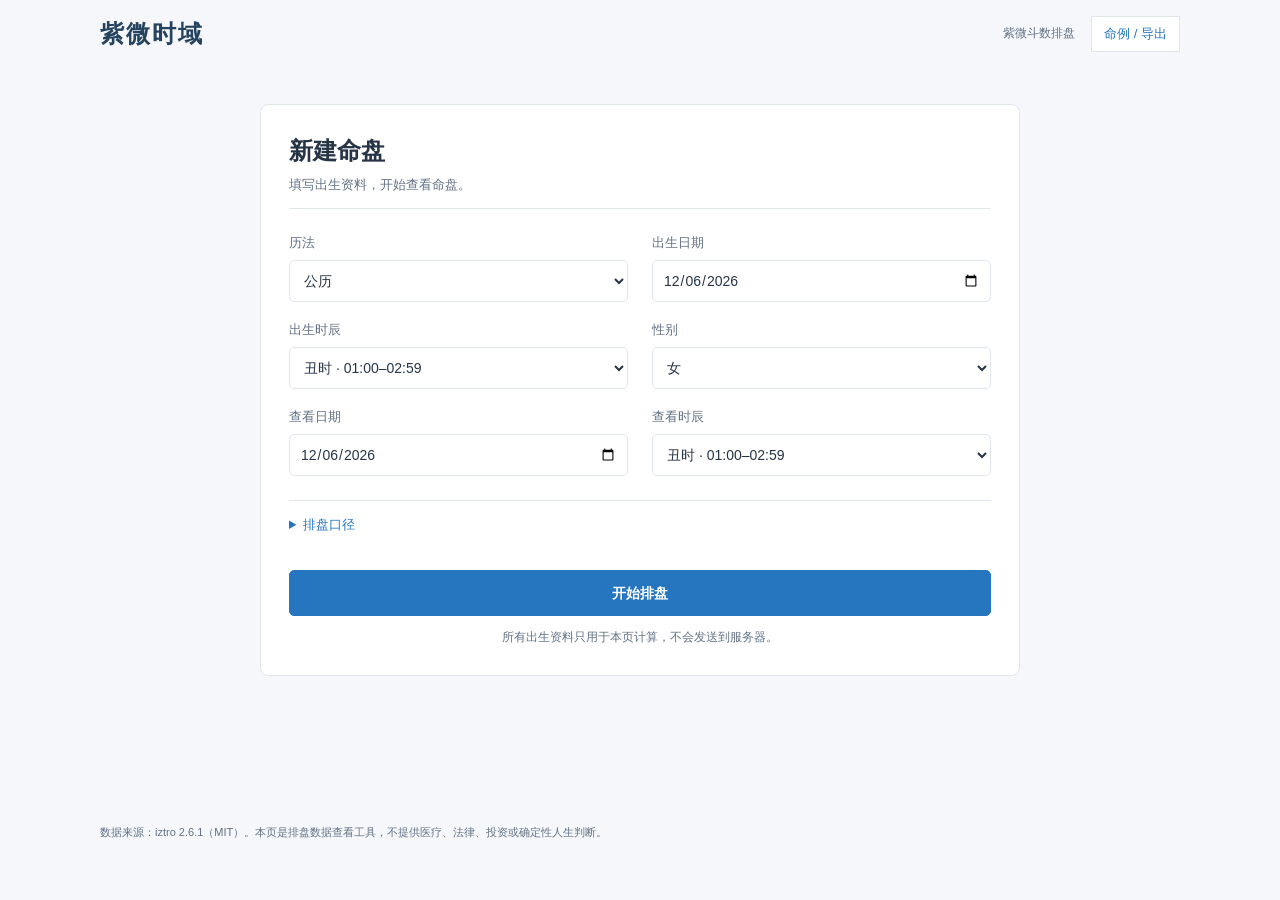
==== commit 7c3bff02: "fix: refresh cached birth hour defaults" ====
--- a/index.html
+++ b/index.html
@@ -121,7 +121,9 @@
               <span><i class="legend-dot trine"></i>三合宫</span>
             </div>
           </div>
-          <div id="chart-grid" class="chart-grid" aria-label="紫微斗数十二宫命盘"></div>
+          <div class="chart-scroll-shell">
+            <div id="chart-grid" class="chart-grid" aria-label="紫微斗数十二宫命盘"></div>
+          </div>
         </section>
 
         <section class="transit-browser" aria-labelledby="transit-title">
@@ -458,6 +460,6 @@
     <script src="./daily-hourly-runtime.js?v=2"></script>
     <script src="./system-engine.js?v=1"></script>
     <script src="./workspace-tools.js?v=1"></script>
-    <script src="./app.js?v=32"></script>
+    <script src="./app.js?v=33"></script>
   </body>
 </html>
--- a/layout.css
+++ b/layout.css
@@ -70,6 +70,7 @@
 .legend-dot.current { background: var(--focus-fill); }
 .legend-dot.opposite { background: var(--opposite-fill); }
 .legend-dot.trine { background: var(--trine-fill); }
+.chart-scroll-shell { overflow: visible; }
 .chart-grid { grid-template-rows: repeat(4, minmax(156px, auto)); border-width: 1px; border-color: var(--rule-strong); background: #fff; }
 .palace, .chart-center { border-width: 1px; border-color: var(--rule-strong); padding: 9px 11px; background: #fff; }
 .palace { display: flex; flex-direction: column; gap: 5px; overflow: visible; }
@@ -318,12 +319,11 @@
 }
 @media (max-width: 600px) {
   .masthead, main, footer { width: 100%; padding-inline: 0; }
-  .masthead { min-height: 60px; padding: 12px; gap: 8px; }
-  .masthead h1 { font-size: 21px; }
-  .profile-tools { gap: 6px; flex-wrap: wrap; }
-  .profile-tools > span { flex-basis: 100%; }
-  .profile-tools > span { max-width: 145px; font-size: 10px; text-align: right; }
-  .profile-tools button { padding: 6px 7px; font-size: 12px; }
+  .masthead { min-height: 52px; padding: 7px 10px; gap: 8px; }
+  .masthead h1 { font-size: 19px; letter-spacing: .06em; }
+  .profile-tools { gap: 5px; flex-wrap: nowrap; }
+  .profile-tools > span { display: none; }
+  .profile-tools button { min-height: 34px; padding: 5px 7px; font-size: 11px; }
   .workspace-nav { padding: 0; border-inline: 0; }
   .workspace-nav button { flex: 1; min-width: 0; min-height: 46px; font-size: 14px; }
   .result, .monthly-sheet, .daily-sheet, .system-sheet, .report-sheet { padding: 12px 10px 20px; border-inline: 0; }
@@ -335,36 +335,42 @@
   .chart-section .section-heading { padding-inline: 3px; gap: 6px; }
   .chart-section h2 { font-size: 13px; }
   .legend { gap: 8px; font-size: 10px; }
-  .chart-grid { grid-template-rows: repeat(4,minmax(196px,auto)); }
-  .palace { padding: 7px 4px; gap: 5px; }
-  .palace-stars { gap: 5px 4px; min-height: 48px; }
-  .chart-star { min-width: 14px; gap: 2px; }
-  .chart-star-name { font-size: 13px; }
-  .chart-star-state { min-height: 11px; font-size: 11px; }
-  .chart-star-mutagen { min-width: 13px; font-size: 11px; }
-  .palace-adjectives { gap: 1px 4px; font-size: 11px; line-height: 1.5; }
-  .palace .flight-endpoint { font-size: 11px !important; padding: 1px 2px !important; }
-  .palace .transit-scope-line { font-size: 11px; }
-  .palace .badges { gap: 1px; }
-  .palace .badge { padding: 0 1px; font-size: 11px; }
-  .palace-title h3 { font-size: 13px; }
-  .palace-age { font-size: 11px; }
-  .stem-branch { font-size: 11px; }
-  .landing-marker { width: 12px; height: 14px; font-size: 9px; }
-  .landing-markers { gap: 1px; max-width: 42px; }
-  .chart-center { padding: 12px 9px; gap: 10px; }
-  .chart-center h3 { font-size: 19px; }
-  .view-date { font-size: 10px; }
-  .center-summary { grid-template-columns: 1fr; gap: 6px; }
-  .center-summary div { gap: 6px; }
+  .chart-scroll-shell { width: 100%; max-height: none; margin: 0; padding: 0; overflow: visible; visibility: visible; opacity: 1; pointer-events: auto; }
+  .chart-grid { width: 100%; min-width: 0; grid-template-columns: repeat(4,minmax(0,1fr)); grid-template-rows: repeat(4,110px); }
+  .palace { padding: 3px 2px; gap: 2px; overflow: hidden; }
+  .palace-stars { gap: 2px; min-height: 31px; max-height: 45px; overflow: hidden; }
+  .chart-star { min-width: 10px; gap: 1px; }
+  .chart-star-name { font-size: 10px; }
+  .chart-star-state { min-height: 8px; font-size: 7px; }
+  .chart-star-mutagen { min-width: 9px; padding: 0 1px; font-size: 7px; }
+  .palace-adjectives { display: none; }
+  .palace .flight-endpoints { gap: 1px; }
+  .palace .flight-endpoint { max-width: 100%; overflow: hidden; padding: 0 1px !important; font-size: 7px !important; text-overflow: ellipsis; }
+  .palace .transit-scope-line { gap: 1px; margin-top: 1px; font-size: 7px; line-height: 1.2; }
+  .palace .transit-scope-line span { display: none; }
+  .palace .badges { min-height: 9px; gap: 1px; }
+  .palace .badge { padding: 0 1px; font-size: 7px; }
+  .palace-head { gap: 2px; padding-top: 1px; }
+  .palace-title { gap: 1px; }
+  .palace-title h3 { font-size: 10px; }
+  .palace-age { display: none; }
+  .stem-branch { font-size: 7px; }
+  .landing-marker { width: 10px; height: 11px; font-size: 7px; }
+  .landing-markers { gap: 1px; max-width: 24px; }
+  .chart-center { padding: 6px; gap: 3px; overflow: hidden; }
+  .chart-center h3 { font-size: 14px; line-height: 1.2; }
+  .view-date { font-size: 7px; white-space: nowrap; overflow: hidden; text-overflow: ellipsis; }
+  .center-summary { grid-template-columns: repeat(2,minmax(0,1fr)); gap: 2px 7px; }
+  .center-summary div { display: block; min-width: 0; padding: 0; }
   .center-summary div:nth-child(2), .center-summary div:nth-child(3) { grid-column: auto; }
-  .center-summary dt { min-width: 24px; font-size: 10px; }
-  .center-summary dd { font-size: 12px; overflow-wrap: anywhere; }
-  .flight-summary { padding-top: 8px; }
-  .flight-summary > div strong { font-size: 11px; }
-  .flight-summary ul { grid-template-columns: 1fr; gap: 3px; margin-top: 5px; }
-  .flight-summary li, .flight-summary li b { font-size: 12px; }
-  .flight-path { stroke-width: 1.2; opacity: .38; }
+  .center-summary dt { min-width: 0; font-size: 7px; }
+  .center-summary dd { overflow: hidden; font-size: 8px; text-overflow: ellipsis; white-space: nowrap; }
+  .flight-summary { margin: 0; padding: 4px 0 0; }
+  .flight-summary > div strong { font-size: 8px; }
+  .flight-summary ul { grid-template-columns: repeat(2,minmax(0,1fr)); gap: 1px 5px; margin-top: 3px; }
+  .flight-summary li { grid-template-columns: 9px minmax(0,1fr); gap: 1px; }
+  .flight-summary li, .flight-summary li b { overflow: hidden; font-size: 7px; text-overflow: ellipsis; white-space: nowrap; }
+  .flight-path { stroke-width: 1.6; opacity: .64; stroke-dasharray: 4 3; }
   .transit-heading { flex-direction: row; flex-wrap: wrap; gap: 6px; }
   .transit-actions { display: flex; flex: 1; gap: 8px; }
   .transit-actions p { display: none; }
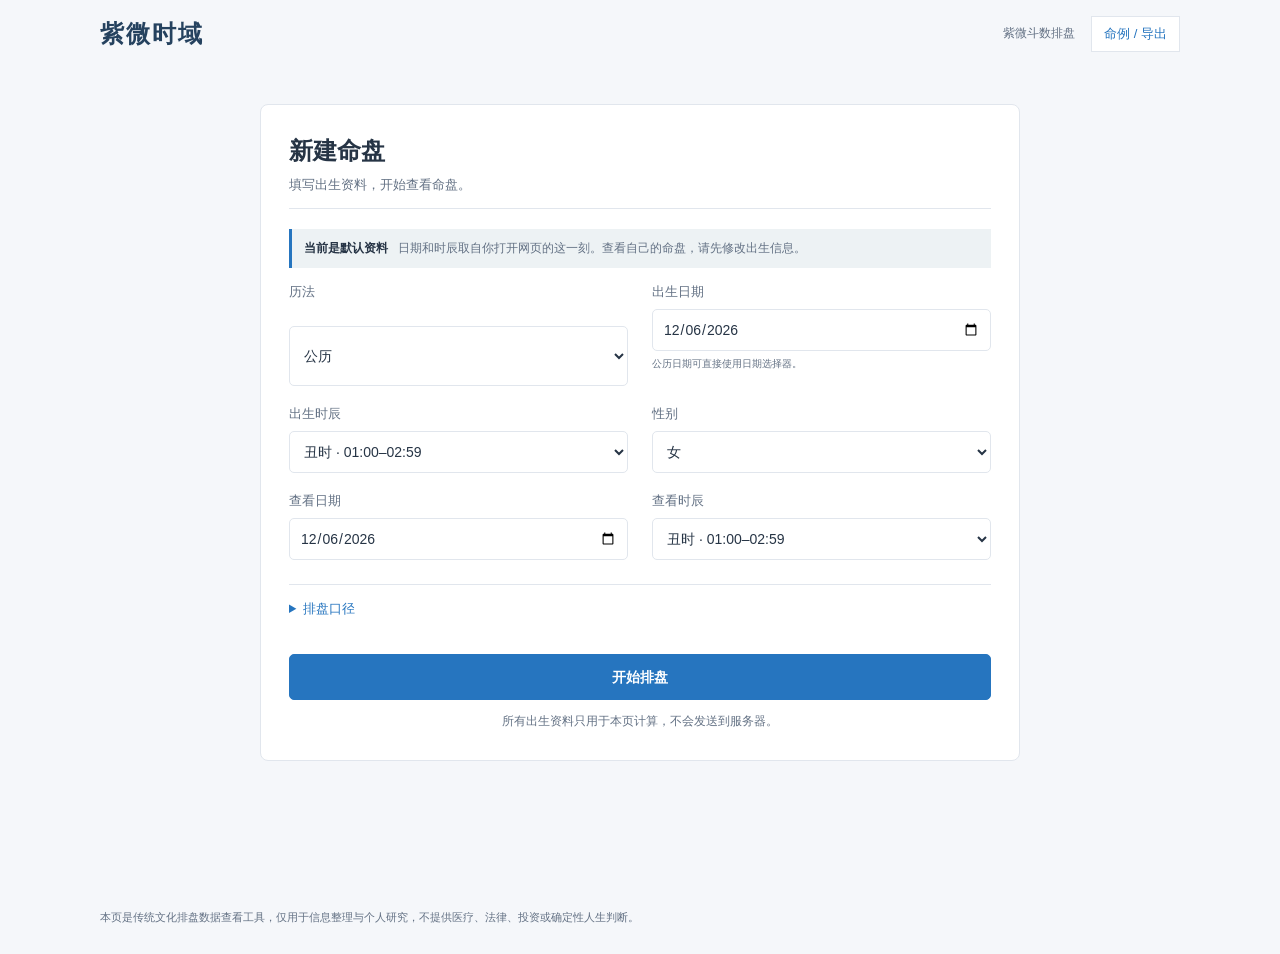
==== commit bcdf3bdb: "feat: clarify transit boundaries and period changes" ====
--- a/index.html
+++ b/index.html
@@ -8,8 +8,8 @@
       content="紫微时域把十二宫、三方四正、四化飞转与年／月／日／时运限组织成可视化系统，支持本地查询流月、流日和流时，无需 AI API。"
     />
     <title>紫微时域 · 核心排盘版</title>
-    <link rel="stylesheet" href="./styles.css?v=29" />
-    <link rel="stylesheet" href="./layout.css?v=3" />
+    <link rel="stylesheet" href="./styles.css?v=30" />
+    <link rel="stylesheet" href="./layout.css?v=4" />
   </head>
   <body>
     <header class="masthead">
@@ -48,6 +48,8 @@
           <p>填写出生资料，开始查看命盘。</p>
         </div>
 
+        <p class="default-profile-note" id="default-profile-note"><strong>当前是默认资料</strong><span>日期和时辰取自你打开网页的这一刻。查看自己的命盘，请先修改出生信息。</span></p>
+
         <form id="chart-form">
           <div class="form-grid">
             <label>
@@ -59,7 +61,8 @@
             </label>
             <label>
               <span>出生日期</span>
-              <input id="birth-date" name="birthDate" type="date" required />
+              <input id="birth-date" name="birthDate" type="date" aria-describedby="birth-date-hint" required />
+              <small id="birth-date-hint" class="field-hint">公历日期可直接使用日期选择器。</small>
             </label>
             <label>
               <span>出生时辰</span>
@@ -126,6 +129,15 @@
           </div>
         </section>
 
+        <details class="disclosure knowledge-section" id="palace-details">
+          <summary><span id="knowledge-title">所选宫位详解</span><small>星曜 · 四化 · 规则依据</small></summary>
+          <div class="disclosure-body">
+            <div class="knowledge-meta"><strong id="knowledge-version">知识库载入中</strong></div>
+            <div id="knowledge-content" class="knowledge-content" aria-live="polite"><div class="knowledge-empty">正在读取知识库。</div></div>
+            <p class="knowledge-caveat">规则说明随所选宫位更新，短周期不覆盖本命结构。</p>
+          </div>
+        </details>
+
         <section class="transit-browser" aria-labelledby="transit-title">
           <div class="section-heading compact transit-heading">
             <div>
@@ -151,7 +163,7 @@
               <div id="decadal-options" class="transit-options" role="listbox" aria-label="选择大限"></div>
             </div>
             <div class="transit-row">
-              <div class="transit-label"><strong>流年</strong><span>公历年份</span></div>
+              <div class="transit-label"><strong>流年</strong><span>运限年份 · 节气分界时会注明农历容器年</span></div>
               <div id="yearly-options" class="transit-options" role="listbox" aria-label="选择流年"></div>
             </div>
             <div class="transit-row">
@@ -169,14 +181,6 @@
           </div>
           <p class="transit-note">再点已选项可取消，返回上一级命盘。月份、日期按农历显示；横向滑动可查看其他选项。</p>
         </section>
-        <details class="disclosure knowledge-section" id="palace-details">
-          <summary><span id="knowledge-title">所选宫位详解</span><small>星曜 · 四化 · 规则依据</small></summary>
-          <div class="disclosure-body">
-            <div class="knowledge-meta"><strong id="knowledge-version">知识库载入中</strong></div>
-            <div id="knowledge-content" class="knowledge-content" aria-live="polite"><div class="knowledge-empty">正在读取知识库。</div></div>
-            <p class="knowledge-caveat">规则说明随所选宫位更新，短周期不覆盖本命结构。</p>
-          </div>
-        </details>
         <details class="disclosure calculation-details"><summary><span>排盘口径</span><small>查看当前设置</small></summary><p id="method-line" class="method-line"></p></details>
       </section>
 
@@ -228,6 +232,11 @@
               <div id="monthly-chain" class="monthly-chain"></div>
             </div>
             <p id="monthly-summary" class="monthly-summary"></p>
+          </section>
+
+          <section class="period-change-card" aria-labelledby="monthly-change-title">
+            <header><div><span>结构对照</span><h3 id="monthly-change-title">与上一个流月周期相比</h3></div><small id="monthly-change-period"></small></header>
+            <div id="monthly-change-content"></div>
           </section>
 
           <section class="monthly-actions-card">
@@ -314,6 +323,10 @@
             <div class="daily-chain-block"><p>当前作用链</p><div id="daily-chain" class="daily-chain"></div></div>
             <div class="daily-summary-block"><span id="daily-calendar-label"></span><p id="daily-summary"></p></div>
           </section>
+          <section class="period-change-card" aria-labelledby="daily-change-title">
+            <header><div><span>结构对照</span><h3 id="daily-change-title">与前一天相比</h3></div><small id="daily-change-period"></small></header>
+            <div id="daily-change-content"></div>
+          </section>
           <section class="daily-assessment-card">
             <header><h3 id="daily-assessment-title">当前重点</h3></header>
             <p id="daily-assessment-role" class="daily-assessment-role"></p>
@@ -450,7 +463,7 @@
     </main>
 
     <footer>
-      <p>数据来源：iztro 2.6.1（MIT）。本页是排盘数据查看工具，不提供医疗、法律、投资或确定性人生判断。</p>
+      <p>本页是传统文化排盘数据查看工具，仅用于信息整理与个人研究，不提供医疗、法律、投资或确定性人生判断。</p>
     </footer>
 
     <script src="./vendor/iztro-2.6.1.min.js"></script>
@@ -460,6 +473,6 @@
     <script src="./daily-hourly-runtime.js?v=2"></script>
     <script src="./system-engine.js?v=1"></script>
     <script src="./workspace-tools.js?v=1"></script>
-    <script src="./app.js?v=33"></script>
+    <script src="./app.js?v=34"></script>
   </body>
 </html>
--- a/styles.css
+++ b/styles.css
@@ -125,6 +125,20 @@
 }
 
 label { display: grid; gap: 6px; color: var(--muted); font-size: 11px; }
+
+.default-profile-note {
+  display: flex;
+  align-items: baseline;
+  gap: 10px;
+  margin: -4px 0 14px;
+  padding: 10px 12px;
+  border-left: 3px solid var(--indigo);
+  color: var(--muted);
+  background: #edf2f4;
+  font-size: 12px;
+}
+.default-profile-note strong { flex: 0 0 auto; color: var(--ink); }
+.field-hint { display: block; min-height: 2.9em; color: var(--muted); font-size: 10px; line-height: 1.45; }
 
 input,
 select {
@@ -448,6 +462,7 @@
 .transit-option:hover { background: #f3f5f4; }
 .transit-option.selected { color: white; background: var(--ink); box-shadow: inset 0 -4px 0 var(--scope-accent, var(--indigo)); }
 .transit-option.selected span { color: rgba(255, 255, 255, 0.76); }
+.transit-option.calendar-container:not(.selected) { border-color: #aab8c0; background: #f0f4f5; box-shadow: inset 0 -2px #9bb0ba; }
 .option-decadal { --scope-accent: #89949b; }
 .option-yearly { --scope-accent: #4380cf; }
 .option-monthly { --scope-accent: #e1bc32; }
@@ -619,7 +634,7 @@
 .monthly-title .section-kicker { margin: 0; }
 .monthly-nav { display: flex; gap: 7px; margin-left: auto; }
 .monthly-quick-options { display: flex; gap: 5px; padding: 11px 0; overflow-x: auto; scrollbar-width: thin; }
-.monthly-quick-option { flex: 0 0 76px; display: grid; gap: 1px; padding: 6px 8px; border: 1px solid var(--rule); border-radius: 3px; color: var(--muted); background: var(--paper-raised); cursor: pointer; text-align: left; }
+.monthly-quick-option { flex: 0 0 76px; display: grid; align-content: center; gap: 1px; min-height: 44px; padding: 6px 8px; border: 1px solid var(--rule); border-radius: 3px; color: var(--muted); background: var(--paper-raised); cursor: pointer; text-align: left; }
 .monthly-quick-option strong { color: var(--ink); font-size: 11px; }
 .monthly-quick-option span { font-size: 8px; }
 .monthly-quick-option.active { color: #fff; background: var(--indigo); border-color: var(--indigo); box-shadow: inset 0 -3px 0 rgba(255,255,255,.2); }
@@ -691,8 +706,22 @@
 .monthly-resonance p, .monthly-axis p { margin: 4px 0; color: var(--jade); font-size: 8px; }
 .monthly-resonance small, .monthly-axis small { color: var(--muted); font-size: 7px; line-height: 1.5; }
 .monthly-axis.relevance-重点 span { color: #fff; background: var(--indigo); border-color: var(--indigo); }
+.monthly-axis.relevance-主要 span { color: #fff; background: var(--indigo); border-color: var(--indigo); }
+.monthly-axis.relevance-并列 span { color: #334958; background: #dfe9ee; border-color: #9bb2bd; }
 .monthly-axis.relevance-辅助 span { color: #fff; background: var(--jade); border-color: var(--jade); }
 .monthly-empty { margin: 0; padding: 18px; color: var(--muted); font-size: 10px; }
+.period-change-card { margin-top: 12px; border: 1px solid var(--rule); background: var(--paper-raised); }
+.period-change-card > header { display: flex; align-items: end; justify-content: space-between; gap: 16px; padding: 11px 13px; border-bottom: 1px solid var(--rule); }
+.period-change-card > header span { color: var(--indigo); font: 700 9px/1.2 ui-monospace, "Cascadia Mono", Consolas, monospace; letter-spacing: .1em; }
+.period-change-card > header h3 { margin: 2px 0 0; font-size: 15px; }
+.period-change-card > header small { color: var(--muted); font-size: 10px; text-align: right; }
+.period-change-grid { display: grid; grid-template-columns: repeat(3, minmax(0, 1fr)); }
+.period-change-grid article { min-width: 0; padding: 13px; border-right: 1px solid var(--rule); }
+.period-change-grid article:last-child { border-right: 0; }
+.period-change-grid span { display: block; margin-bottom: 5px; color: var(--muted); font-size: 9px; }
+.period-change-grid strong { display: block; overflow-wrap: anywhere; font-size: 13px; }
+.period-change-grid p { margin: 5px 0 0; color: var(--muted); font-size: 10px; line-height: 1.6; }
+.period-change-note { margin: 0; padding: 8px 13px; border-top: 1px solid var(--rule); color: var(--muted); background: #f3f1eb; font-size: 9px; }
 .monthly-actions-card { display: grid; grid-template-columns: 180px minmax(0, 1fr); margin-top: 12px; background: #243b37; color: #f6f1e7; }
 .monthly-actions-card header { padding: 16px; border-right: 1px solid rgba(255,255,255,.14); }
 .monthly-actions-card header p { margin: 0; color: #a9c7bf; font: 700 8px/1.2 ui-monospace, "Cascadia Mono", Consolas, monospace; letter-spacing: .12em; }
@@ -955,6 +984,8 @@
   .source-stamp { display: none; }
   .input-sheet, .chart-section, .knowledge-section, .transit-browser { padding: 8px; }
   .form-grid { grid-template-columns: 1fr; }
+  .default-profile-note { align-items: flex-start; flex-direction: column; gap: 2px; margin-bottom: 10px; font-size: 11px; }
+  .field-hint { min-height: 0; }
   .method-grid { grid-template-columns: 1fr; }
   .form-actions button { font-size: 15px; }
   .result-bar { margin-bottom: 6px; }
@@ -1031,6 +1062,11 @@
   .monthly-network-node { min-height: 67px; padding: 5px; }
   .monthly-network-node strong { font-size: 10px; }
   .monthly-key-nodes, .monthly-resonances, .monthly-axes, .monthly-transformations { grid-template-columns: 1fr; }
+  .period-change-card > header { align-items: flex-start; flex-direction: column; gap: 4px; }
+  .period-change-card > header small { text-align: left; }
+  .period-change-grid { grid-template-columns: 1fr; }
+  .period-change-grid article { border-right: 0; border-bottom: 1px solid var(--rule); }
+  .period-change-grid article:last-child { border-bottom: 0; }
   .monthly-key-node, .monthly-resonance, .monthly-axis, .monthly-transform { min-height: auto; border-right: 0; }
   .monthly-key-node:nth-last-child(-n+2) { border-bottom: 1px solid var(--rule); }
   .monthly-key-node:last-child { border-bottom: 0; }
--- a/layout.css
+++ b/layout.css
@@ -221,6 +221,14 @@
 .monthly-resonance strong, .monthly-axis strong { font-size: 14px; }
 .monthly-resonance span, .monthly-axis span { font-size: 10px; }
 .monthly-resonance p, .monthly-axis p, .monthly-resonance small, .monthly-axis small { font-size: 12px; }
+.period-change-card > header { padding: 14px 16px; }
+.period-change-card > header span, .period-change-card > header small { font-size: 11px; }
+.period-change-card > header h3 { font-size: 17px; }
+.period-change-grid article { padding: 16px; }
+.period-change-grid span { font-size: 11px; }
+.period-change-grid strong { font-size: 14px; }
+.period-change-grid p { font-size: 12px; }
+.period-change-note { padding: 10px 16px; font-size: 11px; }
 .daily-controls { grid-template-columns: minmax(135px,.9fr) minmax(180px,1.2fr) minmax(160px,1.1fr) auto; padding: 14px; margin-bottom: 18px; border: 1px solid var(--rule); border-radius: 5px; background: #f8fafc; gap: 12px; }
 .daily-controls label { font-size: 12px; gap: 6px; }
 .daily-controls input, .daily-controls select { height: 40px; min-height: 40px; font-size: 13px; border-color: #cbd5e1; background: #fff; }
